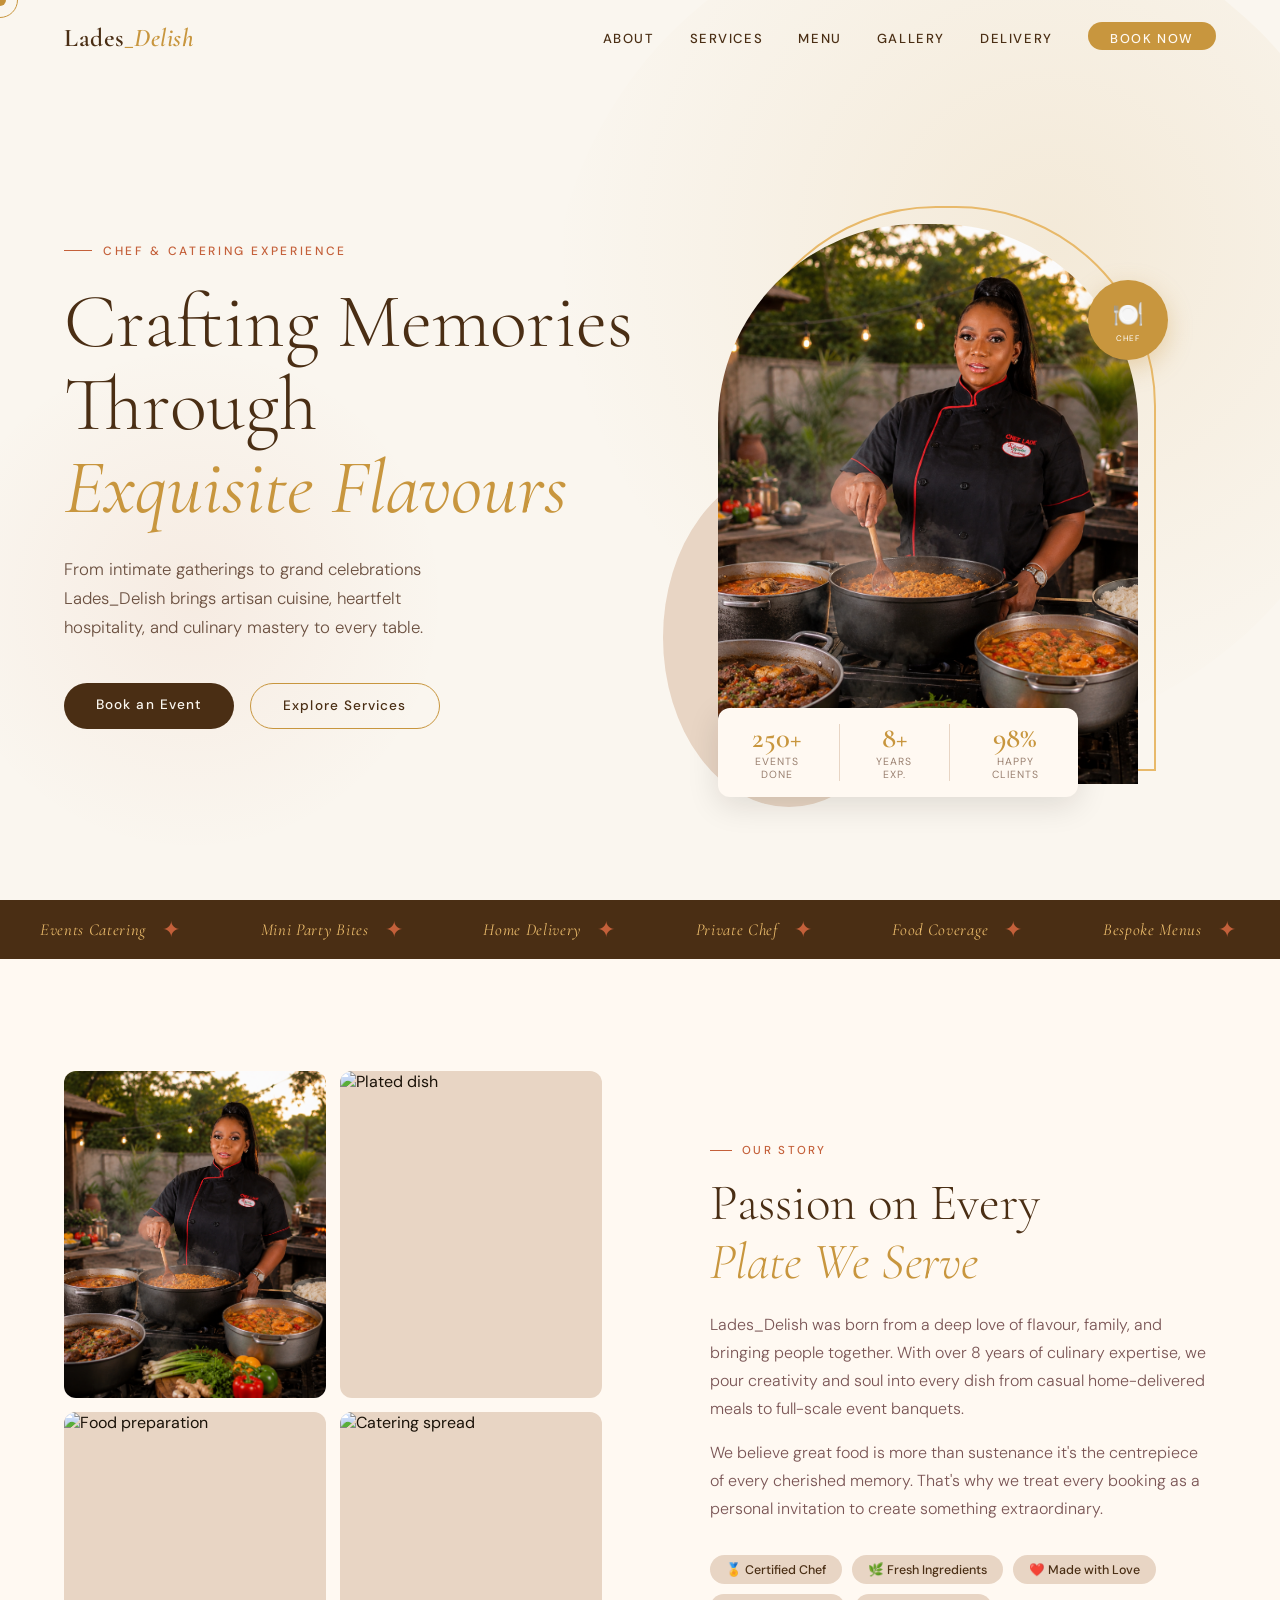
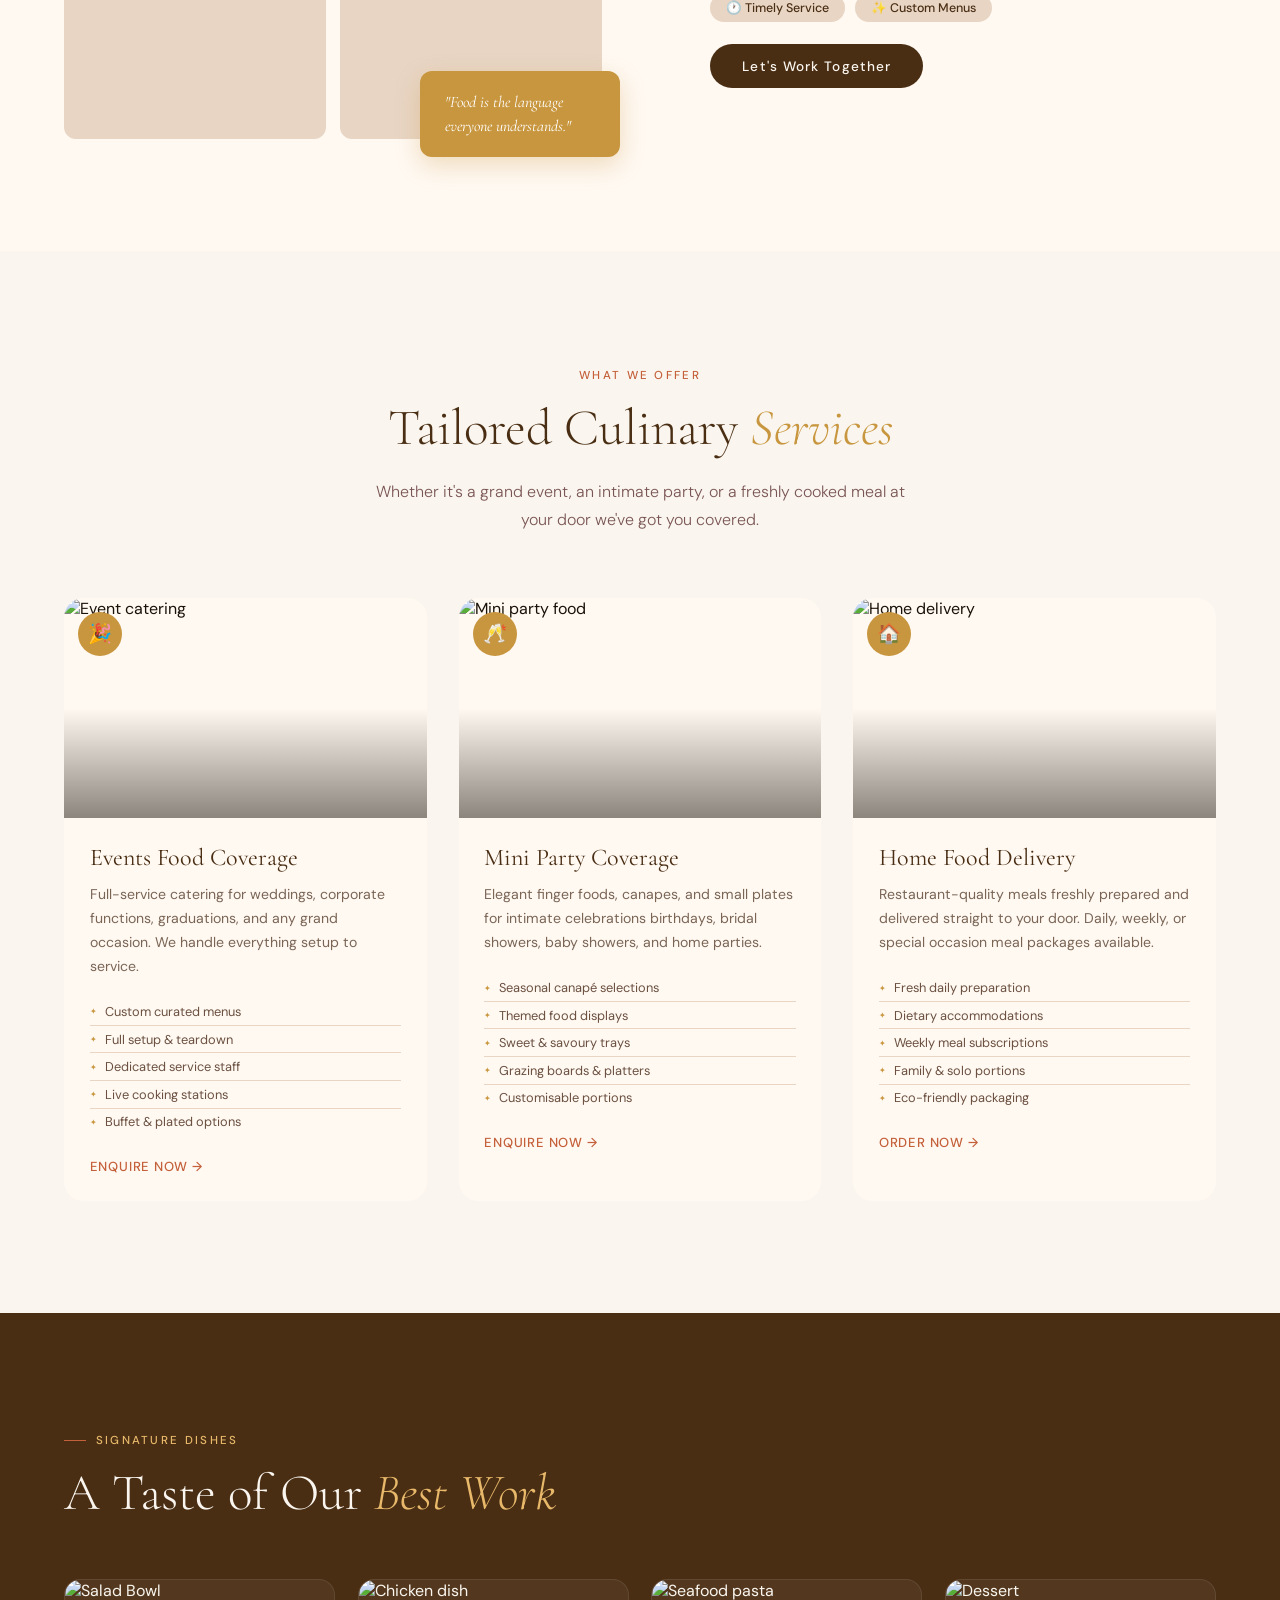
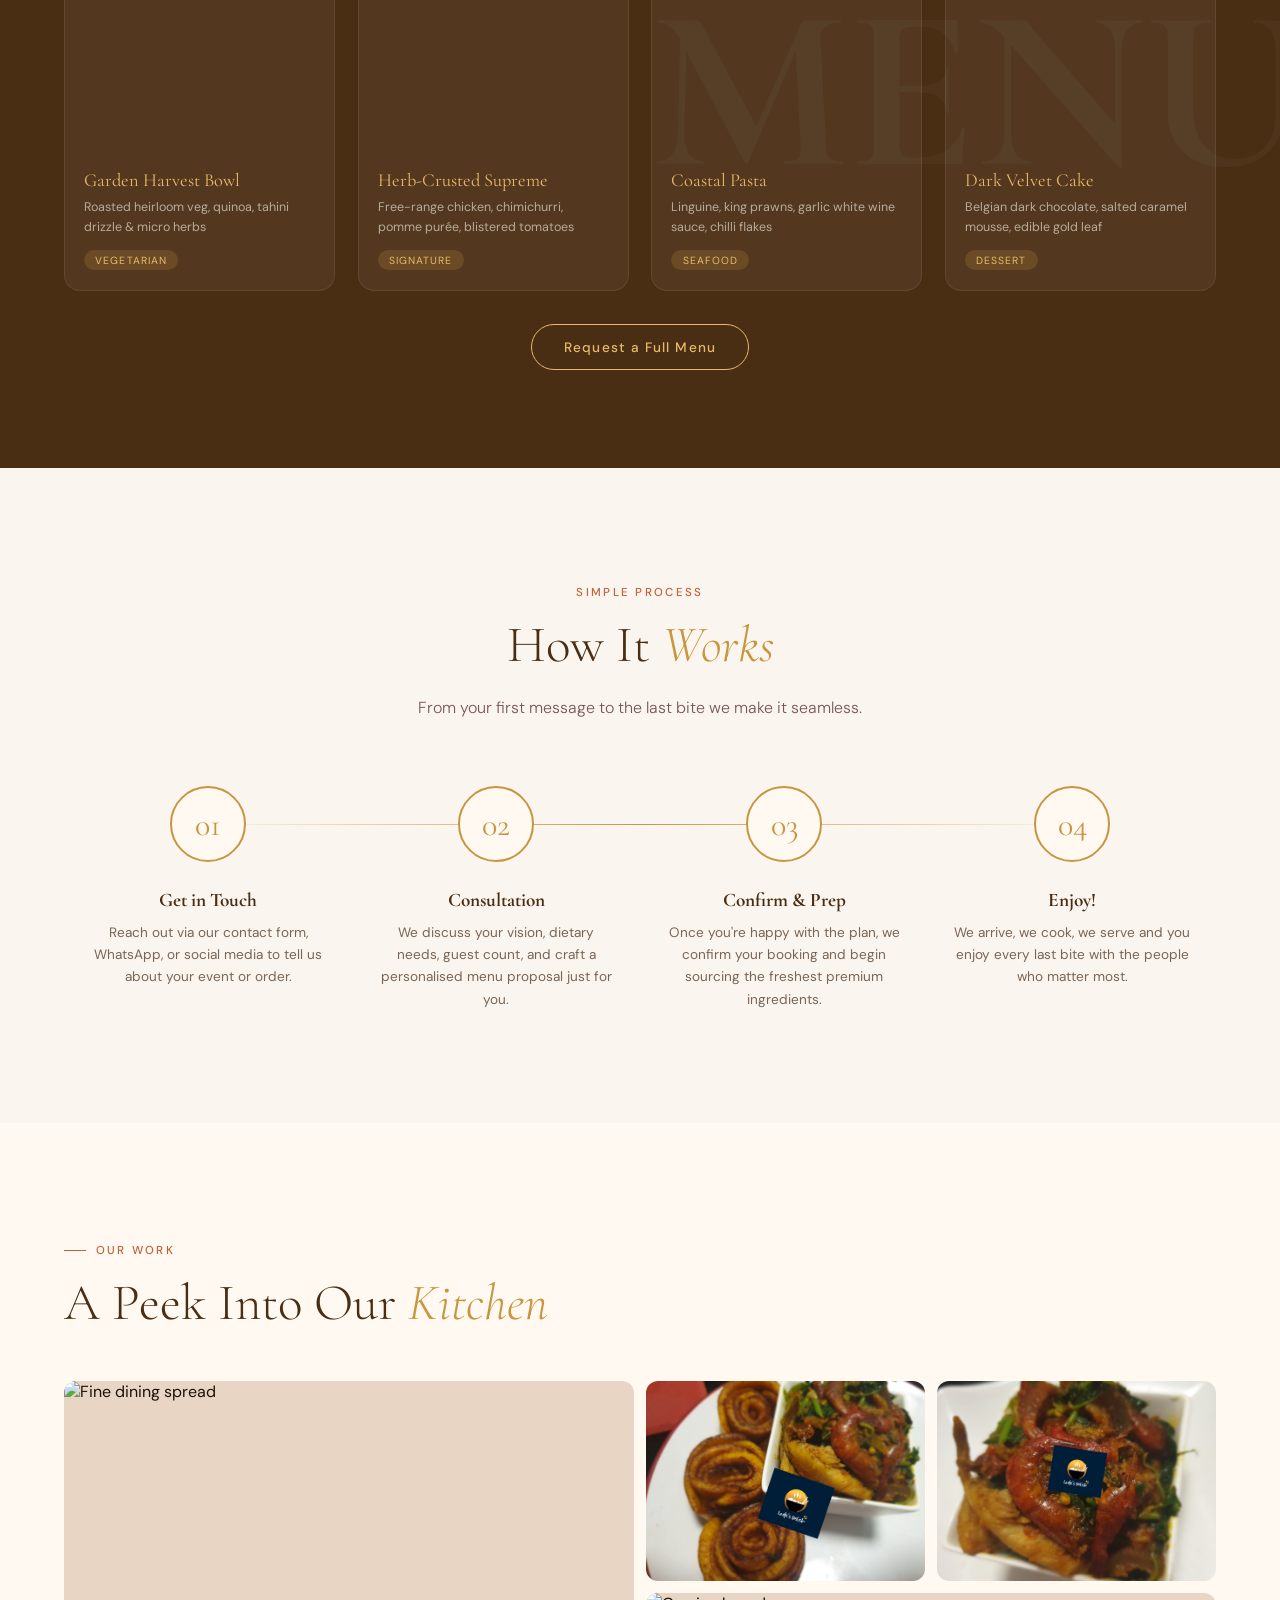
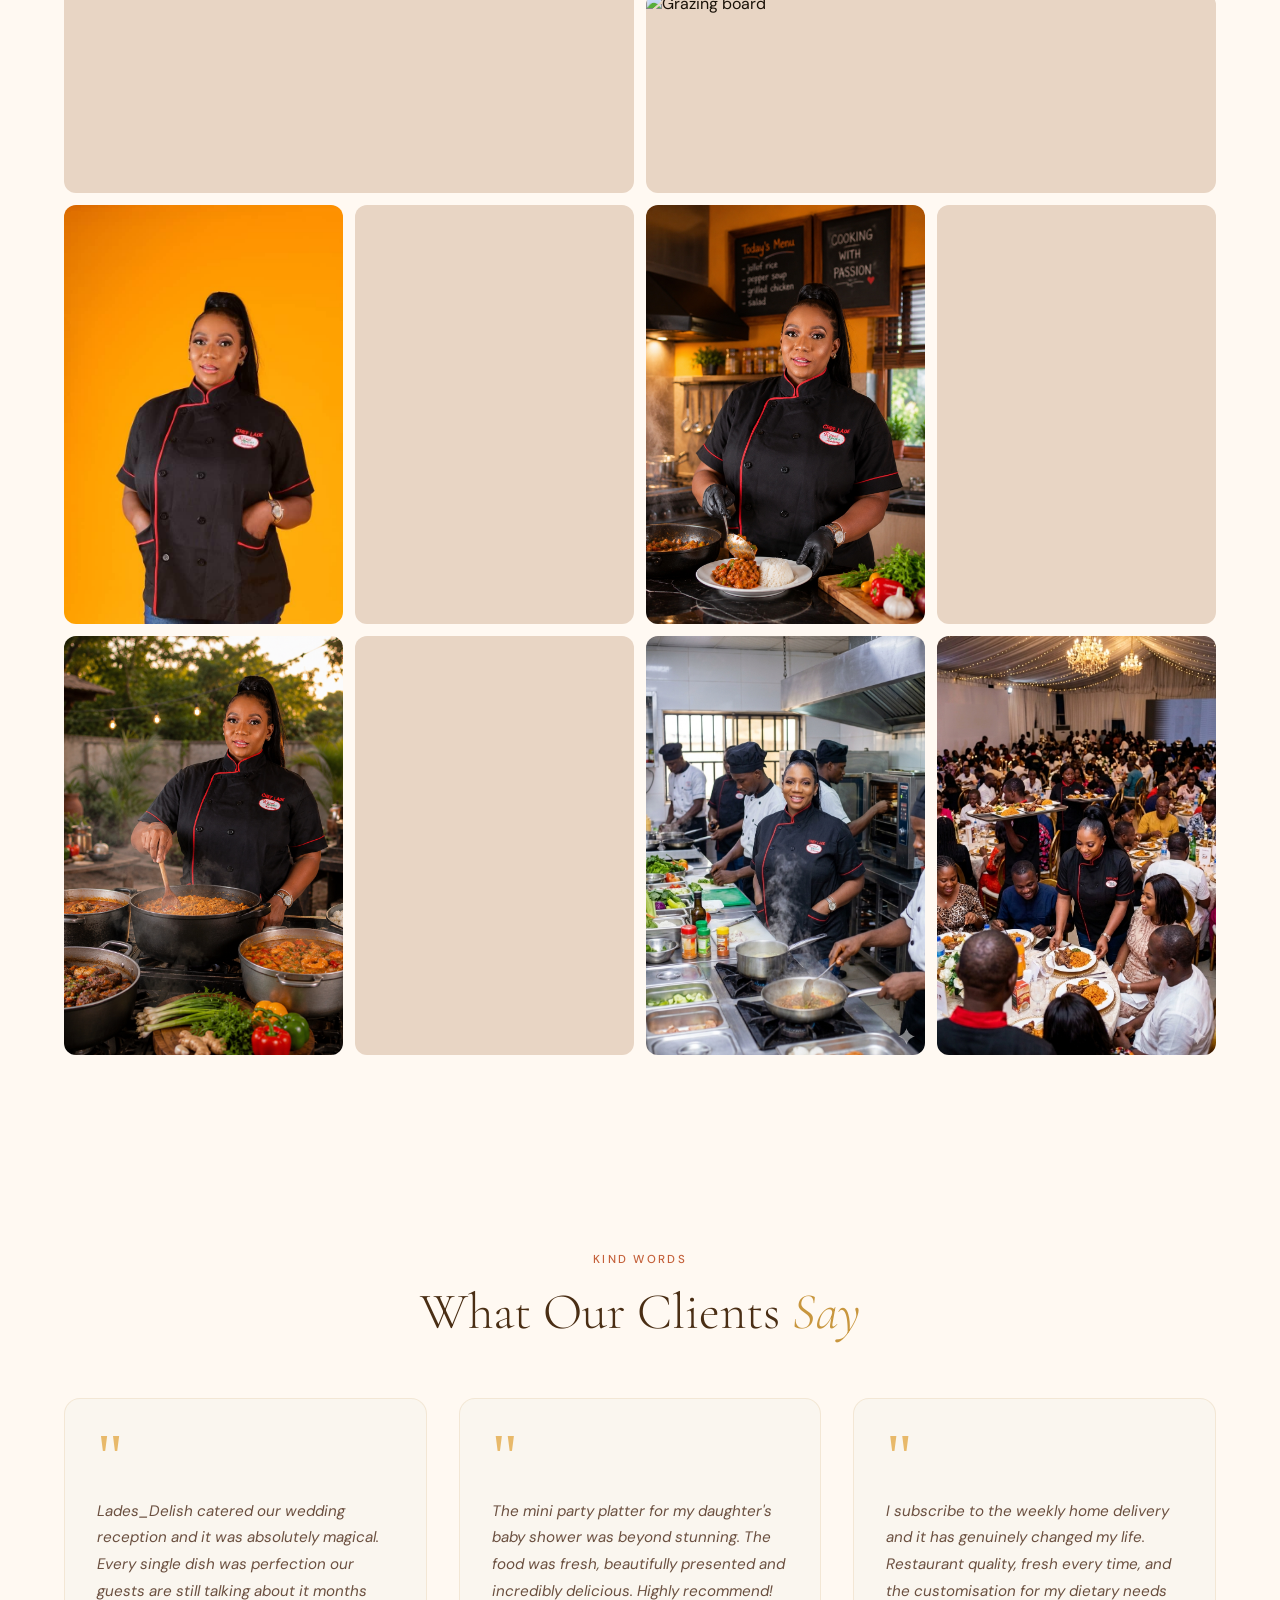
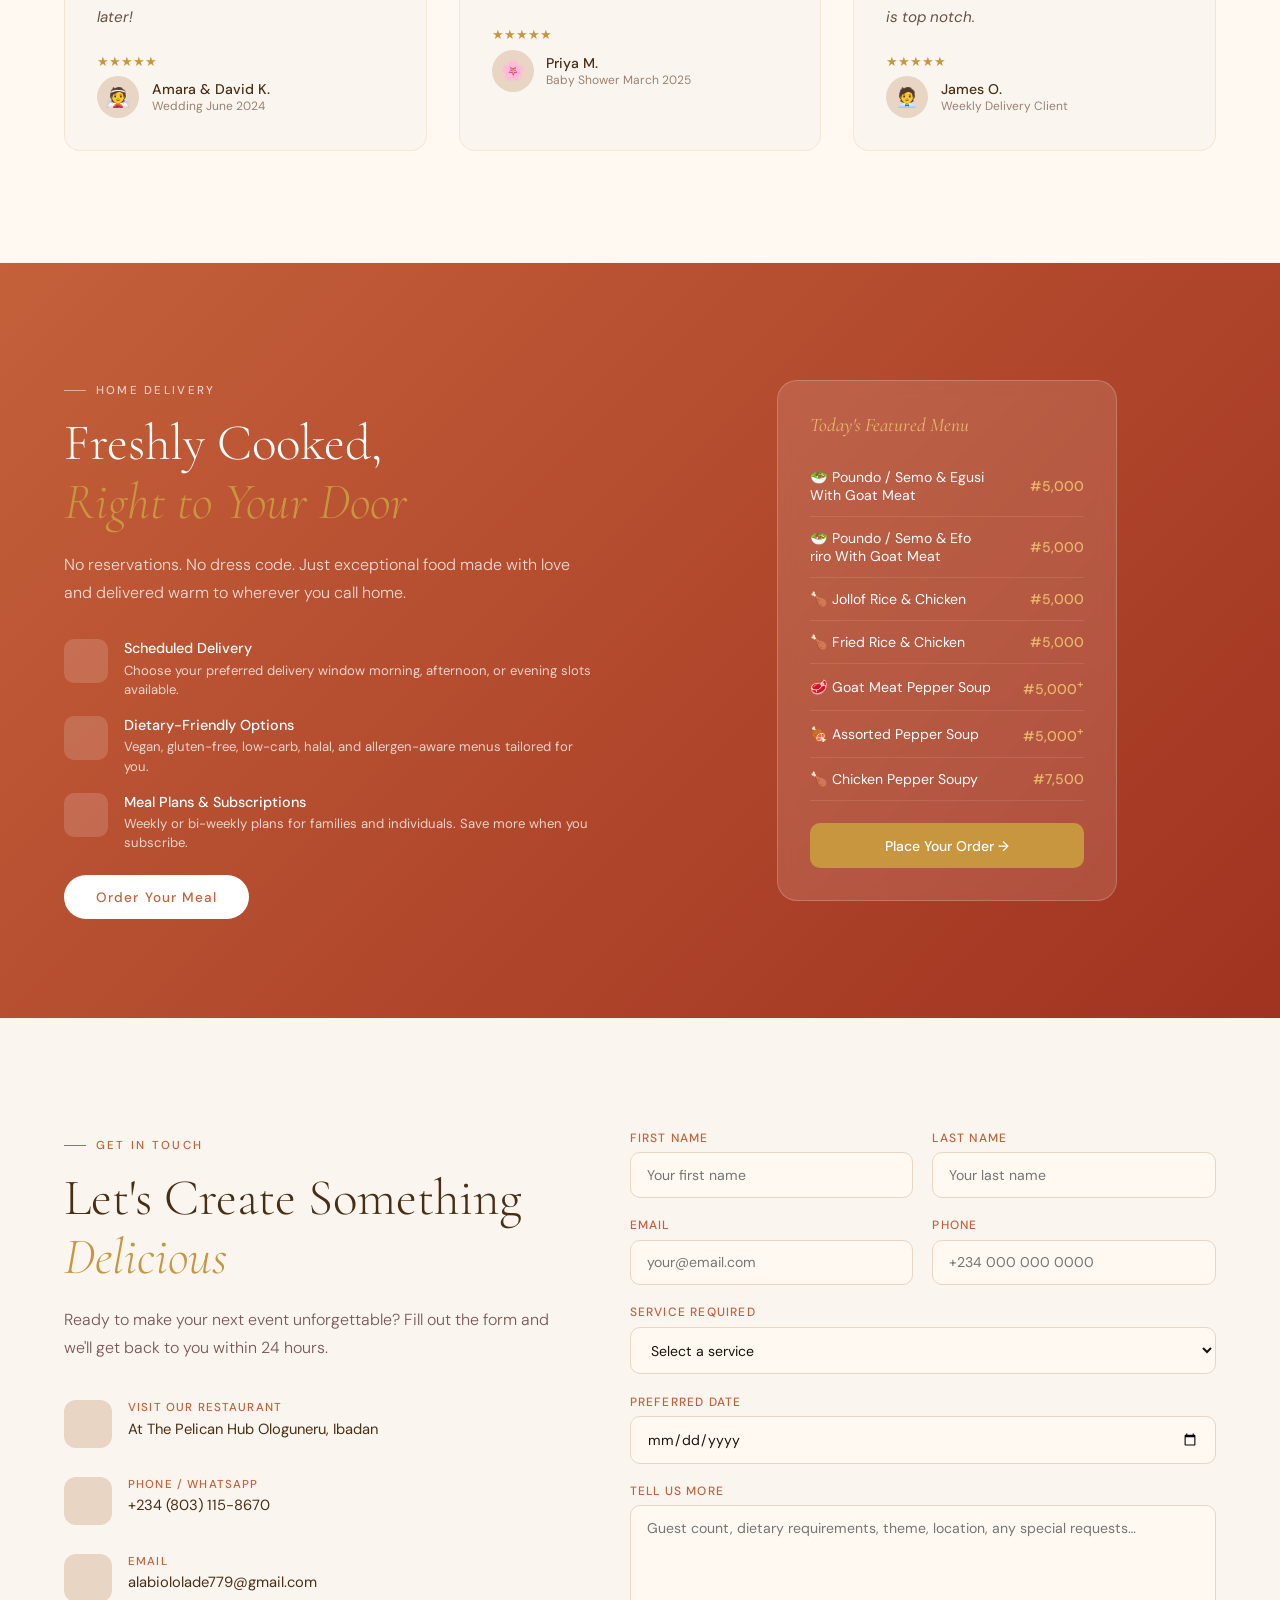
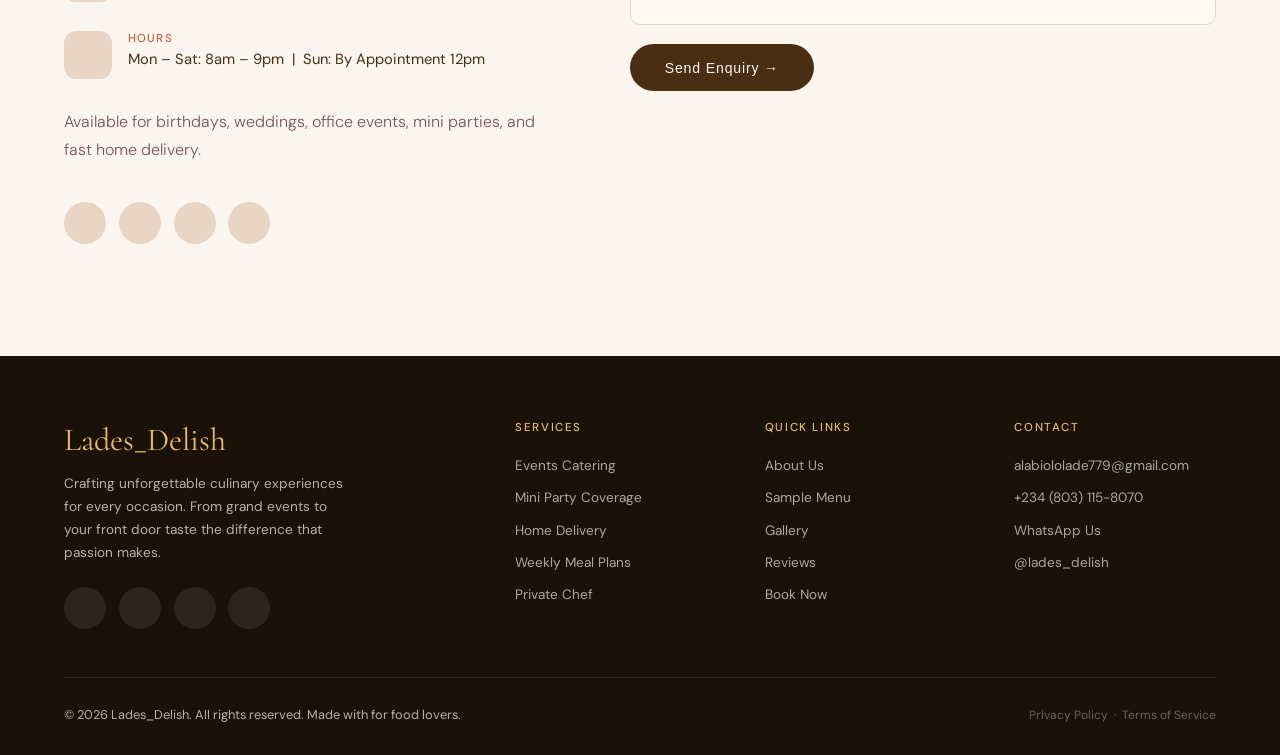
==== index.html @ 7dad4bfd "added files" ====
<!doctype html>
<html lang="en">
	<head>
		<meta charset="UTF-8" />
		<!-- SEO Meta Tags -->
		<title>
			Lades_Delish | Event Catering, Mini Party Food & Home Delivery in
			Ibadan
		</title>

		<meta
			name="description"
			content="Lades_Delish offers premium event catering, mini party food services, and fast home delivery in Ibadan, Nigeria. Fresh meals, affordable packages, and delicious food for weddings, birthdays, and corporate events." />

		<meta
			name="keywords"
			content="food catering Ibadan, event catering Nigeria, mini party catering Ibadan, home food delivery Ibadan, Nigerian food service, affordable catering Ibadan, party food delivery, Lades Delish" />

		<meta name="author" content="Lades_Delish" />

		<meta name="robots" content="index, follow" />
		<link rel="canonical" href="https://yourdomain.com" />

		<meta name="viewport" content="width=device-width, initial-scale=1.0" />

		<!-- Open Graph (For WhatsApp, Facebook, Instagram sharing) -->
		<meta
			property="og:title"
			content="Lades_Delish | Catering & Food Delivery in Ibadan" />
		<meta
			property="og:description"
			content="Delicious catering for events, mini parties, and home delivery in Ibadan. Fresh meals made with love by Lades_Delish." />
		<meta property="og:type" content="website" />
		<meta property="og:url" content="https://yourdomain.com" />
		<meta
			property="og:image"
			content="https://ladesdelish.com/food-preview.jpg" />

		<!-- Twitter Card -->
		<meta name="twitter:card" content="summary_large_image" />
		<meta
			name="twitter:title"
			content="Lades_Delish | Catering & Food Delivery in Ibadan" />
		<meta
			name="twitter:description"
			content="Order fresh meals and catering services in Ibadan. Perfect for events, parties, and home delivery." />
		<meta
			name="twitter:image"
			content="https://ladesdelish.com/images/food-preview.jpg" />

		<link rel="preconnect" href="https://fonts.googleapis.com" />
		<link rel="preconnect" href="https://fonts.gstatic.com" crossorigin />
		<link
			href="https://fonts.googleapis.com/css2?family=Cormorant+Garamond:ital,wght@0,300;0,400;0,600;1,300;1,400&family=DM+Sans:wght@300;400;500&family=Playfair+Display:ital,wght@0,700;1,400&display=swap"
			rel="stylesheet" />

		<!-- EmailJS link -->
		<script src="https://cdn.jsdelivr.net/npm/@emailjs/browser@4/dist/email.min.js"></script>

		<!-- Font Awesome link -->
		<link
			rel="stylesheet"
			href="https://cdnjs.cloudflare.com/ajax/libs/font-awesome/7.0.1/css/all.min.css"
			integrity="sha512-2SwdPD6INVrV/lHTZbO2nodKhrnDdJK9/kg2XD1r9uGqPo1cUbujc+IYdlYdEErWNu69gVcYgdxlmVmzTWnetw=="
			crossorigin="anonymous"
			referrerpolicy="no-referrer" />

		<link rel="stylesheet" href="style.css">
	</head>
	<body>
		<!-- CUSTOM CURSOR -->
		<div class="cursor" id="cursor"></div>
		<div class="cursor-ring" id="cursorRing"></div>

		<!-- NAV -->
		<nav id="mainNav">
			<a href="#hero" class="nav-logo">Lades<span>_Delish</span></a>
			<ul class="nav-links">
				<li><a href="#about">About</a></li>
				<li><a href="#services">Services</a></li>
				<li><a href="#menu">Menu</a></li>
				<li><a href="#gallery">Gallery</a></li>
				<li><a href="#delivery">Delivery</a></li>
				<li><a href="#contact" class="nav-cta">Book Now</a></li>
			</ul>
			<button class="hamburger" id="hamburger" aria-label="Menu">
				<span></span><span></span><span></span>
			</button>
		</nav>

		<!-- MOBILE MENU -->
		<div class="mobile-menu" id="mobileMenu">
			<a href="#about" class="mobile-link">About</a>
			<a href="#services" class="mobile-link">Services</a>
			<a href="#menu" class="mobile-link">Menu</a>
			<a href="#gallery" class="mobile-link">Gallery</a>
			<a href="#delivery" class="mobile-link">Delivery</a>
			<a href="#contact" class="mobile-link">Book Now</a>
		</div>

		<!-- HERO -->
		<section id="hero">
			<div class="hero-bg-shapes"></div>
			<div class="hero-text">
				<div class="hero-eyebrow">Chef & Catering Experience</div>
				<h1 class="hero-title">
					Crafting Memories<br />Through
					<em>Exquisite Flavours</em>
				</h1>
				<p class="hero-sub">
					From intimate gatherings to grand celebrations Lades_Delish
					brings artisan cuisine, heartfelt hospitality, and culinary
					mastery to every table.
				</p>
				<div class="hero-actions">
					<a href="#contact" class="btn-primary">Book an Event</a>
					<a href="#services" class="btn-outline">Explore Services</a>
				</div>
			</div>
			<div class="hero-visual">
				<div class="hero-img-frame">
					<!-- Chef hero visual using a rich food plate placeholder -->
					<img
						class="hero-main-img"
						src="chef lade 4.png"
						alt="Chef Lades preparing a signature dish" />
					<div class="hero-badge">🍽️<span>Chef</span></div>
					<div class="hero-stat-strip">
						<div class="hero-stat">
							<div class="hero-stat-num">250+</div>
							<div class="hero-stat-label">Events Done</div>
						</div>
						<div class="hero-divider"></div>
						<div class="hero-stat">
							<div class="hero-stat-num">8+</div>
							<div class="hero-stat-label">Years Exp.</div>
						</div>
						<div class="hero-divider"></div>
						<div class="hero-stat">
							<div class="hero-stat-num">98%</div>
							<div class="hero-stat-label">Happy Clients</div>
						</div>
					</div>
				</div>
			</div>
		</section>

		<!-- MARQUEE -->
		<div class="marquee-wrap" aria-hidden="true">
			<div class="marquee-track" id="marqueeTrack">
				<span class="marquee-item"
					>Events Catering <span class="marquee-dot">✦</span></span
				>
				<span class="marquee-item"
					>Mini Party Bites <span class="marquee-dot">✦</span></span
				>
				<span class="marquee-item"
					>Home Delivery <span class="marquee-dot">✦</span></span
				>
				<span class="marquee-item"
					>Private Chef <span class="marquee-dot">✦</span></span
				>
				<span class="marquee-item"
					>Food Coverage <span class="marquee-dot">✦</span></span
				>
				<span class="marquee-item"
					>Bespoke Menus <span class="marquee-dot">✦</span></span
				>
				<span class="marquee-item"
					>Wedding Feasts <span class="marquee-dot">✦</span></span
				>
				<span class="marquee-item"
					>Corporate Dining <span class="marquee-dot">✦</span></span
				>
				<!-- Duplicate for seamless loop -->
				<span class="marquee-item"
					>Events Catering <span class="marquee-dot">✦</span></span
				>
				<span class="marquee-item"
					>Mini Party Bites <span class="marquee-dot">✦</span></span
				>
				<span class="marquee-item"
					>Home Delivery <span class="marquee-dot">✦</span></span
				>
				<span class="marquee-item"
					>Private Chef <span class="marquee-dot">✦</span></span
				>
				<span class="marquee-item"
					>Food Coverage <span class="marquee-dot">✦</span></span
				>
				<span class="marquee-item"
					>Bespoke Menus <span class="marquee-dot">✦</span></span
				>
				<span class="marquee-item"
					>Wedding Feasts <span class="marquee-dot">✦</span></span
				>
				<span class="marquee-item"
					>Corporate Dining <span class="marquee-dot">✦</span></span
				>
			</div>
		</div>

		<!-- ABOUT -->
		<section id="about">
			<div class="about-visual reveal">
				<div class="about-img-grid">
					<div class="about-img">
						<img
							src="chef lade 4.png"
							alt="Chef cooking"
							loading="lazy" />
					</div>
					<div class="about-img">
						<img
							src="https://images.unsplash.com/photo-1504674900247-0877df9cc836?w=400&q=80"
							alt="Plated dish"
							loading="lazy" />
					</div>
					<div class="about-img">
						<img
							src="https://images.unsplash.com/photo-1567620905732-2d1ec7ab7445?w=400&q=80"
							alt="Food preparation"
							loading="lazy" />
					</div>
					<div class="about-img">
						<img
							src="https://images.unsplash.com/photo-1476224203421-9ac39bcb3327?w=400&q=80"
							alt="Catering spread"
							loading="lazy" />
					</div>
				</div>
				<div class="about-quote">
					"Food is the language everyone understands."
				</div>
			</div>
			<div class="about-text reveal reveal-delay-1">
				<div class="section-label">Our Story</div>
				<h2 class="section-title">
					Passion on Every<br /><em>Plate We Serve</em>
				</h2>
				<p class="section-desc">
					Lades_Delish was born from a deep love of flavour, family,
					and bringing people together. With over 8 years of culinary
					expertise, we pour creativity and soul into every dish from
					casual home-delivered meals to full-scale event banquets.
				</p>
				<p class="section-desc" style="margin-top: 1rem">
					We believe great food is more than sustenance it's the
					centrepiece of every cherished memory. That's why we treat
					every booking as a personal invitation to create something
					extraordinary.
				</p>
				<div class="about-tags">
					<span class="about-tag">🏅 Certified Chef</span>
					<span class="about-tag">🌿 Fresh Ingredients</span>
					<span class="about-tag">❤️ Made with Love</span>
					<span class="about-tag">🕐 Timely Service</span>
					<span class="about-tag">✨ Custom Menus</span>
				</div>
				<a href="#contact" class="btn-primary">Let's Work Together</a>
			</div>
		</section>

		<!-- SERVICES -->
		<section id="services">
			<div class="services-header reveal">
				<div class="section-label">What We Offer</div>
				<h2 class="section-title">
					Tailored Culinary <em>Services</em>
				</h2>
				<p
					class="section-desc"
					style="margin: 0 auto; text-align: center">
					Whether it's a grand event, an intimate party, or a freshly
					cooked meal at your door we've got you covered.
				</p>
			</div>
			<div class="services-grid">
				<!-- Card 1 -->
				<div class="service-card reveal reveal-delay-1">
					<div class="service-card-img">
						<img
							src="https://images.unsplash.com/photo-1555244162-803834f70033?w=600&q=80"
							alt="Event catering"
							loading="lazy" />
						<div class="service-card-img-overlay"></div>
						<div class="service-card-icon">🎉</div>
					</div>
					<div class="service-card-body">
						<h3 class="service-card-title">Events Food Coverage</h3>
						<p class="service-card-desc">
							Full-service catering for weddings, corporate
							functions, graduations, and any grand occasion. We
							handle everything setup to service.
						</p>
						<ul class="service-card-features">
							<li>Custom curated menus</li>
							<li>Full setup & teardown</li>
							<li>Dedicated service staff</li>
							<li>Live cooking stations</li>
							<li>Buffet & plated options</li>
						</ul>
						<a href="#contact" class="service-card-cta"
							>Enquire Now →</a
						>
					</div>
				</div>
				<!-- Card 2 -->
				<div class="service-card reveal reveal-delay-2">
					<div class="service-card-img">
						<img
							src="https://images.unsplash.com/photo-1529543544282-ea669407fca3?w=600&q=80"
							alt="Mini party food"
							loading="lazy" />
						<div class="service-card-img-overlay"></div>
						<div class="service-card-icon">🥂</div>
					</div>
					<div class="service-card-body">
						<h3 class="service-card-title">Mini Party Coverage</h3>
						<p class="service-card-desc">
							Elegant finger foods, canapes, and small plates for
							intimate celebrations birthdays, bridal showers,
							baby showers, and home parties.
						</p>
						<ul class="service-card-features">
							<li>Seasonal canapé selections</li>
							<li>Themed food displays</li>
							<li>Sweet & savoury trays</li>
							<li>Grazing boards & platters</li>
							<li>Customisable portions</li>
						</ul>
						<a href="#contact" class="service-card-cta"
							>Enquire Now →</a
						>
					</div>
				</div>
				<!-- Card 3 -->
				<div class="service-card reveal reveal-delay-3">
					<div class="service-card-img">
						<img
							src="https://images.unsplash.com/photo-1574071318508-1cdbab80d002?w=600&q=80"
							alt="Home delivery"
							loading="lazy" />
						<div class="service-card-img-overlay"></div>
						<div class="service-card-icon">🏠</div>
					</div>
					<div class="service-card-body">
						<h3 class="service-card-title">Home Food Delivery</h3>
						<p class="service-card-desc">
							Restaurant-quality meals freshly prepared and
							delivered straight to your door. Daily, weekly, or
							special occasion meal packages available.
						</p>
						<ul class="service-card-features">
							<li>Fresh daily preparation</li>
							<li>Dietary accommodations</li>
							<li>Weekly meal subscriptions</li>
							<li>Family & solo portions</li>
							<li>Eco-friendly packaging</li>
						</ul>
						<a href="#contact" class="service-card-cta"
							>Order Now →</a
						>
					</div>
				</div>
			</div>
		</section>

		<!-- MENU HIGHLIGHTS -->
		<section id="menu">
			<div class="menu-header reveal">
				<div class="section-label">Signature Dishes</div>
				<h2 class="section-title" style="color: var(--cream)">
					A Taste of Our
					<em style="color: var(--gold-light)">Best Work</em>
				</h2>
			</div>
			<div class="menu-grid">
				<div class="menu-item reveal">
					<div class="menu-item-img">
						<img
							src="https://images.unsplash.com/photo-1546069901-ba9599a7e63c?w=400&q=80"
							alt="Salad Bowl"
							loading="lazy" />
					</div>
					<div class="menu-item-body">
						<div class="menu-item-name">Garden Harvest Bowl</div>
						<div class="menu-item-desc">
							Roasted heirloom veg, quinoa, tahini drizzle & micro
							herbs
						</div>
						<span class="menu-item-tag">Vegetarian</span>
					</div>
				</div>
				<div class="menu-item reveal reveal-delay-1">
					<div class="menu-item-img">
						<img
							src="https://images.unsplash.com/photo-1432139509613-5c4255815697?w=400&q=80"
							alt="Chicken dish"
							loading="lazy" />
					</div>
					<div class="menu-item-body">
						<div class="menu-item-name">Herb-Crusted Supreme</div>
						<div class="menu-item-desc">
							Free-range chicken, chimichurri, pomme purée,
							blistered tomatoes
						</div>
						<span class="menu-item-tag">Signature</span>
					</div>
				</div>
				<div class="menu-item reveal reveal-delay-2">
					<div class="menu-item-img">
						<img
							src="https://images.unsplash.com/photo-1565299585323-38d6b0865b47?w=400&q=80"
							alt="Seafood pasta"
							loading="lazy" />
					</div>
					<div class="menu-item-body">
						<div class="menu-item-name">Coastal Pasta</div>
						<div class="menu-item-desc">
							Linguine, king prawns, garlic white wine sauce,
							chilli flakes
						</div>
						<span class="menu-item-tag">Seafood</span>
					</div>
				</div>
				<div class="menu-item reveal reveal-delay-3">
					<div class="menu-item-img">
						<img
							src="https://images.unsplash.com/photo-1578985545062-69928b1d9587?w=400&q=80"
							alt="Dessert"
							loading="lazy" />
					</div>
					<div class="menu-item-body">
						<div class="menu-item-name">Dark Velvet Cake</div>
						<div class="menu-item-desc">
							Belgian dark chocolate, salted caramel mousse,
							edible gold leaf
						</div>
						<span class="menu-item-tag">Dessert</span>
					</div>
				</div>
			</div>
			<div style="text-align: center; margin-top: 2.8rem" class="reveal">
				<a
					href="#menu-modal"
					class="btn-outline"
					style="
						border-color: var(--gold-light);
						color: var(--gold-light);
					">
					Request a Full Menu
				</a>
			</div>
		</section>

		<!-- HOW IT WORKS -->
		<section id="process">
			<div class="process-header reveal">
				<div class="section-label">Simple Process</div>
				<h2 class="section-title">How It <em>Works</em></h2>
				<p
					class="section-desc"
					style="margin: 0 auto; text-align: center">
					From your first message to the last bite we make it
					seamless.
				</p>
			</div>
			<div class="process-steps">
				<div class="process-step reveal">
					<div class="process-step-num">01</div>
					<h3 class="process-step-title">Get in Touch</h3>
					<p class="process-step-desc">
						Reach out via our contact form, WhatsApp, or social
						media to tell us about your event or order.
					</p>
				</div>
				<div class="process-step reveal reveal-delay-1">
					<div class="process-step-num">02</div>
					<h3 class="process-step-title">Consultation</h3>
					<p class="process-step-desc">
						We discuss your vision, dietary needs, guest count, and
						craft a personalised menu proposal just for you.
					</p>
				</div>
				<div class="process-step reveal reveal-delay-2">
					<div class="process-step-num">03</div>
					<h3 class="process-step-title">Confirm & Prep</h3>
					<p class="process-step-desc">
						Once you're happy with the plan, we confirm your booking
						and begin sourcing the freshest premium ingredients.
					</p>
				</div>
				<div class="process-step reveal reveal-delay-3">
					<div class="process-step-num">04</div>
					<h3 class="process-step-title">Enjoy!</h3>
					<p class="process-step-desc">
						We arrive, we cook, we serve and you enjoy every last
						bite with the people who matter most.
					</p>
				</div>
			</div>
		</section>

		<!-- GALLERY -->
		<section id="gallery">
			<div class="gallery-header reveal">
				<div class="section-label">Our Work</div>
				<h2 class="section-title">A Peek Into Our <em>Kitchen</em></h2>
			</div>
			<div class="gallery-grid">
				<div class="gallery-item reveal">
					<img
						src="https://images.unsplash.com/photo-1414235077428-338989a2e8c0?w=800&q=80"
						alt="Fine dining spread"
						loading="lazy" />
					<div class="gallery-item-overlay">
						<div class="gallery-overlay-icon">✦</div>
					</div>
				</div>
				<div class="gallery-item reveal reveal-delay-1">
					<img src="food 1.jpg" alt="Canapes" loading="lazy" />
					<div class="gallery-item-overlay">
						<div class="gallery-overlay-icon">✦</div>
					</div>
				</div>
				<div class="gallery-item reveal reveal-delay-2">
					<img src="food 2.jpg" alt="Dessert table" loading="lazy" />
					<div class="gallery-item-overlay">
						<div class="gallery-overlay-icon">✦</div>
					</div>
				</div>
				<div class="gallery-item reveal reveal-delay-1">
					<img
						src="https://images.unsplash.com/photo-1490645935967-10de6ba17061?w=600&q=80"
						alt="Grazing board"
						loading="lazy" />
					<div class="gallery-item-overlay">
						<div class="gallery-overlay-icon">✦</div>
					</div>
				</div>
				<div class="gallery-item reveal reveal-delay-2">
					<img src="chef lade 2.jpg" alt="Salad" loading="lazy" />
					<div class="gallery-item-overlay">
						<div class="gallery-overlay-icon">✦</div>
					</div>
				</div>
				<div class="gallery-item reveal reveal-delay-2">
					<video
						playinline
						loop
						muted
						class="hover-video"
						preload="metadata">
						<source src="video 1.mp4" type="video/mp4" />
					</video>
				</div>
				<div class="gallery-item reveal reveal-delay-2">
					<img
						src="chef lade 3.png"
						alt="check cooking"
						loading="lazy" />
					<div class="gallery-item-overlay">
						<div class="gallery-overlay-icon">✦</div>
					</div>
				</div>
				<div class="gallery-item reveal reveal-delay-2">
					<video
						playinline
						loop
						muted
						class="hover-video"
						preload="metadata">
						<source src="video 2.mp4" type="video/mp4" />
					</video>
				</div>
				<div class="gallery-item reveal reveal-delay-2">
					<img
						src="chef lade 4.png"
						alt="chef cooking"
						loading="lazy" />
					<div class="gallery-item-overlay">
						<div class="gallery-overlay-icon">✦</div>
					</div>
				</div>
				<div class="gallery-item reveal reveal-delay-2">
					<video
						playinline
						loop
						muted
						class="hover-video"
						preload="metadata">
						<source src="video 3.mp4" type="video/mp4" />
					</video>
				</div>
				<div class="gallery-item reveal reveal-delay-2">
					<img
						src="chef lade 5.png"
						alt="chef and staff cooking"
						loading="lazy" />
					<div class="gallery-item-overlay">
						<div class="gallery-overlay-icon">✦</div>
					</div>
				</div>
				<div class="gallery-item reveal reveal-delay-2">
					<img
						src="chef lade 1.png"
						alt="chef serving at a party"
						loading="lazy" />
					<div class="gallery-item-overlay">
						<div class="gallery-overlay-icon">✦</div>
					</div>
				</div>
			</div>
		</section>

		<!-- TESTIMONIALS -->
		<section id="testimonials">
			<div class="testimonials-header reveal">
				<div class="section-label">Kind Words</div>
				<h2 class="section-title">What Our Clients <em>Say</em></h2>
			</div>
			<div class="testimonials-grid">
				<div class="testimonial-card reveal">
					<span class="testimonial-quote-icon">"</span>
					<p class="testimonial-text">
						Lades_Delish catered our wedding reception and it was
						absolutely magical. Every single dish was perfection our
						guests are still talking about it months later!
					</p>
					<div class="testimonial-stars">★★★★★</div>
					<div class="testimonial-author">
						<div class="testimonial-avatar">👰</div>
						<div>
							<div class="testimonial-name">Amara & David K.</div>
							<div class="testimonial-role">
								Wedding June 2024
							</div>
						</div>
					</div>
				</div>
				<div class="testimonial-card reveal reveal-delay-1">
					<span class="testimonial-quote-icon">"</span>
					<p class="testimonial-text">
						The mini party platter for my daughter's baby shower was
						beyond stunning. The food was fresh, beautifully
						presented and incredibly delicious. Highly recommend!
					</p>
					<div class="testimonial-stars">★★★★★</div>
					<div class="testimonial-author">
						<div class="testimonial-avatar">🌸</div>
						<div>
							<div class="testimonial-name">Priya M.</div>
							<div class="testimonial-role">
								Baby Shower March 2025
							</div>
						</div>
					</div>
				</div>
				<div class="testimonial-card reveal reveal-delay-2">
					<span class="testimonial-quote-icon">"</span>
					<p class="testimonial-text">
						I subscribe to the weekly home delivery and it has
						genuinely changed my life. Restaurant quality, fresh
						every time, and the customisation for my dietary needs
						is top notch.
					</p>
					<div class="testimonial-stars">★★★★★</div>
					<div class="testimonial-author">
						<div class="testimonial-avatar">🧑‍💼</div>
						<div>
							<div class="testimonial-name">James O.</div>
							<div class="testimonial-role">
								Weekly Delivery Client
							</div>
						</div>
					</div>
				</div>
			</div>
		</section>
		<!-- DELIVERY -->
		<section id="delivery">
			<div class="delivery-text reveal">
				<div class="section-label">Home Delivery</div>
				<h2 class="section-title">
					Freshly Cooked,<br /><em>Right to Your Door</em>
				</h2>
				<p class="section-desc">
					No reservations. No dress code. Just exceptional food made
					with love and delivered warm to wherever you call home.
				</p>
				<div class="delivery-features">
					<div class="delivery-feature">
						<div class="delivery-feature-icon">
							<i class="fa-solid fa-clock"></i>
						</div>
						<div>
							<div class="delivery-feature-title">
								Scheduled Delivery
							</div>
							<div class="delivery-feature-desc">
								Choose your preferred delivery window morning,
								afternoon, or evening slots available.
							</div>
						</div>
					</div>
					<div class="delivery-feature">
						<div class="delivery-feature-icon">
							<i class="fa-solid fa-plant-wilt"></i>
						</div>
						<div>
							<div class="delivery-feature-title">
								Dietary-Friendly Options
							</div>
							<div class="delivery-feature-desc">
								Vegan, gluten-free, low-carb, halal, and
								allergen-aware menus tailored for you.
							</div>
						</div>
					</div>
					<div class="delivery-feature">
						<div class="delivery-feature-icon">
							<i class="fa-solid fa-box"></i>
						</div>
						<div>
							<div class="delivery-feature-title">
								Meal Plans & Subscriptions
							</div>
							<div class="delivery-feature-desc">
								Weekly or bi-weekly plans for families and
								individuals. Save more when you subscribe.
							</div>
						</div>
					</div>
				</div>
				<a
					href="#contact"
					class="btn-primary"
					style="background: #fff; color: var(--terracotta)"
					>Order Your Meal</a
				>
			</div>
			<div class="delivery-visual reveal reveal-delay-1">
				<div class="delivery-card">
					<div class="delivery-card-title">Today's Featured Menu</div>
					<div class="delivery-menu-item">
						<span>🥗 Poundo / Semo & Egusi <br> 
							With Goat Meat</span
						><span class="price">#5,000</span>
					</div>
					<div class="delivery-menu-item">
						<span>🥗 Poundo / Semo & Efo <br>
							riro With Goat Meat</span
						><span class="price">#5,000</span>
					</div>
					<div class="delivery-menu-item">
						<span>🍗 Jollof Rice & Chicken</span
						><span class="price">#5,000</span>
					</div>
					<div class="delivery-menu-item">
						<span>🍗 Fried Rice & Chicken</span
						><span class="price">#5,000</span>
					</div>
					<div class="delivery-menu-item">
						<span>🥩 Goat Meat Pepper Soup</span
						><span class="price">#5,000<sup>+</sup></span>
					</div>
					<div class="delivery-menu-item">
						<span>🍖 Assorted Pepper Soup</span
						><span class="price">#5,000<sup>+</sup></span>
					</div>
					<div class="delivery-menu-item">
						<span>🍗 Chicken Pepper Soupy</span
						><span class="price">#7,500</span>
					</div>
					<a
						href="https://wa.link/urutv3"
						target="_blank"
						class="delivery-card-btn"
						>Place Your Order →</a
					>
				</div>
			</div>
		</section>

		<!-- CONTACT -->
		<section id="contact">
			<div class="contact-wrap">
				<div class="reveal">
					<div class="section-label">Get in Touch</div>
					<h2 class="section-title">
						Let's Create Something <em>Delicious</em>
					</h2>
					<p class="section-desc" style="margin-bottom: 2.4rem">
						Ready to make your next event unforgettable? Fill out
						the form and we'll get back to you within 24 hours.
					</p>
					<div class="contact-info-item">
						<div class="contact-info-icon">
							<i class="fa-solid fa-shop"></i>
						</div>
						<div>
							<div class="contact-info-label">
								visit our Restaurant
							</div>
							<div class="contact-info-value">
								At The Pelican Hub Ologuneru, Ibadan
							</div>
						</div>
					</div>
					<div class="contact-info-item">
						<div class="contact-info-icon">
							<i class="fa-solid fa-phone"></i>
						</div>
						<div>
							<div class="contact-info-label">
								Phone / WhatsApp
							</div>
							<div class="contact-info-value">
								+234 (803) 115-8670
							</div>
						</div>
					</div>
					<div class="contact-info-item">
						<div class="contact-info-icon">
							<i class="fa-solid fa-at"></i>
						</div>
						<div>
							<div class="contact-info-label">Email</div>
							<div class="contact-info-value">
								alabiololade779@gmail.com
							</div>
						</div>
					</div>
					<div class="contact-info-item">
						<div class="contact-info-icon">
							<i class="fa-solid fa-clock"></i>
						</div>
						<div>
							<div class="contact-info-label">Hours</div>
							<div class="contact-info-value">
								Mon – Sat: 8am – 9pm &nbsp;|&nbsp; Sun: By
								Appointment 12pm
							</div>
						</div>
					</div>
					<p class="section-desc" style="margin-bottom: 2.4rem">
						Available for birthdays, weddings, office events, mini
						parties, and fast home delivery.
					</p>
					<div class="contact-social">
						<a
							href="https://www.instagram.com/lades_delish"
							class="social-btn"
							aria-label="Instagram">
							<i class="fa-brands fa-instagram"></i>
						</a>
						<a
							href="https://facebook.com/alabi.ololadetitilayo"
							class="social-btn"
							aria-label="Facebook">
							<i class="fa-brands fa-facebook"></i>
						</a>
						<a
							href="https://www.tiktok.com/@ololadesweets"
							class="social-btn"
							aria-label="TikTok">
							<i class="fa-brands fa-tiktok"></i>
						</a>
						<a
							href="https://wa.link/urutv3"
							class="social-btn"
							aria-label="WhatsApp">
							<i class="fa-brands fa-whatsapp"></i>
						</a>
					</div>
				</div>
				<div class="reveal reveal-delay-1">
					<form class="contact-form" id="contactForm" novalidate>
						<div class="form-row">
							<div class="form-group">
								<label for="firstName">First Name</label>
								<input
									type="text"
									id="firstName"
									placeholder="Your first name"
									required />
							</div>
							<div class="form-group">
								<label for="lastName">Last Name</label>
								<input
									type="text"
									id="lastName"
									placeholder="Your last name" />
							</div>
						</div>
						<div class="form-row">
							<div class="form-group">
								<label for="email">Email</label>
								<input
									type="email"
									id="email"
									placeholder="your@email.com"
									required />
							</div>
							<div class="form-group">
								<label for="phone">Phone</label>
								<input
									type="tel"
									id="phone"
									placeholder="+234 000 000 0000" />
							</div>
						</div>
						<div class="form-group">
							<label for="service">Service Required</label>
							<select id="service">
								<option value="">Select a service</option>
								<option>Events Food Coverage</option>
								<option>Mini Party Coverage</option>
								<option>Home Food Delivery</option>
								<option>Weekly Meal Plan</option>
								<option>Other / Consultation</option>
							</select>
						</div>
						<div class="form-group">
							<label for="date">Preferred Date</label>
							<input type="date" id="date" />
						</div>
						<div class="form-group">
							<label for="message">Tell Us More</label>
							<textarea
								id="message"
								placeholder="Guest count, dietary requirements, theme, location, any special requests…"></textarea>
						</div>
						<div class="form-success" id="formSuccess">
							✅ Thank you! We've received your enquiry and will
							be in touch within 24 hours.
						</div>
						<div class="form-error" id="formError">
							❌ Could not send email. Please try again.
						</div>
						<div class="form-reqire" id="formReqire">
							🙋‍♂️ Please fill in at least your name and email.
						</div>

						<button type="submit" class="form-submit">
							Send Enquiry →
						</button>
					</form>
				</div>
			</div>
		</section>

		<!-- FOOTER -->
		<footer>
			<div class="footer-grid">
				<div>
					<div class="footer-brand-name">Lades_Delish</div>
					<p class="footer-brand-desc">
						Crafting unforgettable culinary experiences for every
						occasion. From grand events to your front door taste the
						difference that passion makes.
					</p>
					<div class="contact-social" style="margin-top: 1.4rem">
						<a
							href="https://www.instagram.com/lades_delish"
							class="social-btn"
							target="_blank"
							style="
								background: rgba(255, 255, 255, 0.08);
								color: var(--gold-light);
							"
							aria-label="Instagram">
							<i class="fa-brands fa-instagram"></i>
						</a>
						<a
							href="https://facebook.com/alabi.ololadetitilayo"
							class="social-btn"
							target="_blank"
							style="
								background: rgba(255, 255, 255, 0.08);
								color: var(--gold-light);
							"
							aria-label="Facebook">
							<i class="fa-brands fa-facebook"></i>
						</a>
						<a
							href="https://www.tiktok.com/@ololadesweets"
							class="social-btn"
							target="_blank"
							style="
								background: rgba(255, 255, 255, 0.08);
								color: var(--gold-light);
							"
							aria-label="TikTok">
							<i class="fa-brands fa-tiktok"></i>
						</a>
						<a
							href="https://wa.link/urutv3"
							class="social-btn"
							style="
								background: rgba(255, 255, 255, 0.08);
								color: var(--gold-light);
							"
							aria-label="WhatsApp">
							<i class="fa-brands fa-whatsapp"></i>
						</a>
					</div>
				</div>
				<div>
					<div class="footer-col-title">Services</div>
					<ul class="footer-links">
						<li><a href="#services">Events Catering</a></li>
						<li><a href="#services">Mini Party Coverage</a></li>
						<li><a href="#delivery">Home Delivery</a></li>
						<li><a href="#services">Weekly Meal Plans</a></li>
						<li><a href="#contact">Private Chef</a></li>
					</ul>
				</div>
				<div>
					<div class="footer-col-title">Quick Links</div>
					<ul class="footer-links">
						<li><a href="#about">About Us</a></li>
						<li><a href="#menu">Sample Menu</a></li>
						<li><a href="#gallery">Gallery</a></li>
						<li><a href="#testimonials">Reviews</a></li>
						<li><a href="#contact">Book Now</a></li>
					</ul>
				</div>
				<div>
					<div class="footer-col-title">Contact</div>
					<ul class="footer-links">
						<li>
							<a href="mailto:alabiololade779@gmail.com"
								>alabiololade779@gmail.com</a
							>
						</li>
						<li>
							<a href="tel:+2348031158670">+234 (803) 115-8070</a>
						</li>
						<li>
							<a href="https://wa.link/urutv3" target="_blank"
								>WhatsApp Us</a
							>
						</li>
						<li>
							<a
								href="https://www.instagram.com/lades_delish"
								target="_blank"
								>@lades_delish</a
							>
						</li>
					</ul>
				</div>
			</div>
			<div class="footer-bottom">
				<p>
					© 2026 Lades_Delish. All rights reserved. Made with
					<span class="footer-heart">
						<i class="fa-solid fa-heart"></i>
					</span>
					for food lovers.
				</p>
				<p style="font-size: 0.75rem; opacity: 0.5">
					Privacy Policy &nbsp;·&nbsp; Terms of Service
				</p>
			</div>
		</footer>

		<!-- MENU MODAL -->
		<div class="menu-modal-overlay" id="menuModal">
			<div class="menu-modal">
				<div class="menu-modal-bar">
					<span class="menu-modal-bar-title">
						🍛 Lade's Delish — Full Menu
					</span>
					<button class="menu-modal-close" id="menuModalClose">
						✕
					</button>
				</div>
				<iframe
					src="lades_delish_menu.html"
					title="Full Menu"
					loading="lazy"></iframe>
			</div>
		</div>

		<!-- BACK TO TOP -->
		<button class="back-top" id="backTop" aria-label="Back to top">
			↑
		</button>

		<script src="app.js"></script>
	</body>
</html>
---- style.css ----
*,
*::before,
*::after {
    box-sizing: border-box;
    margin: 0;
    padding: 0;
}

:root {
    --cream: #faf6ef;
    --warm-white: #fff9f2;
    --ink: #1a1208;
    --brown: #4a2e14;
    --gold: #c8963e;
    --gold-light: #e8b96a;
    --terracotta: #c4603a;
    --sage: #7a8c6e;
    --blush: #e8d5c4;
    --shadow: rgba(26, 18, 8, 0.12);
    --font-display: "Cormorant Garamond", serif;
    --font-title: "Playfair Display", serif;
    --font-body: "DM Sans", sans-serif;
}

html {
    scroll-behavior: smooth;
}

body {
    font-family: var(--font-body);
    background: var(--cream);
    color: var(--ink);
    overflow-x: hidden;
    cursor: none;
}

/* CUSTOM CURSOR */
.cursor {
    position: fixed;
    width: 12px;
    height: 12px;
    background: var(--gold);
    border-radius: 50%;
    pointer-events: none;
    z-index: 9999;
    transform: translate(-50%, -50%);
    transition:
        transform 0.1s,
        width 0.3s,
        height 0.3s,
        background 0.3s;
    mix-blend-mode: multiply;
}
.cursor-ring {
    position: fixed;
    width: 36px;
    height: 36px;
    border: 1.5px solid var(--gold);
    border-radius: 50%;
    pointer-events: none;
    z-index: 9998;
    transform: translate(-50%, -50%);
    transition:
        transform 0.18s ease,
        width 0.3s,
        height 0.3s;
}
body:hover .cursor {
    opacity: 1;
}

/* SCROLLBAR */
::-webkit-scrollbar {
    width: 4px;
}
::-webkit-scrollbar-track {
    background: var(--cream);
}
::-webkit-scrollbar-thumb {
    background: var(--gold);
    border-radius: 4px;
}

/* NAV */
nav {
    position: fixed;
    top: 0;
    left: 0;
    right: 0;
    z-index: 100;
    display: flex;
    align-items: center;
    justify-content: space-between;
    padding: 1.4rem 5vw;
    transition:
        background 0.4s,
        box-shadow 0.4s;
}
nav.scrolled {
    background: rgba(250, 246, 239, 0.94);
    backdrop-filter: blur(12px);
    box-shadow: 0 2px 24px var(--shadow);
}
.nav-logo {
    font-family: var(--font-display);
    font-size: 1.6rem;
    font-weight: 600;
    color: var(--brown);
    letter-spacing: 0.02em;
    text-decoration: none;
}
.nav-logo span {
    color: var(--gold);
    font-style: italic;
}
.nav-links {
    display: flex;
    gap: 2.2rem;
    list-style: none;
}
.nav-links a {
    font-family: var(--font-body);
    font-size: 0.82rem;
    font-weight: 500;
    letter-spacing: 0.12em;
    text-transform: uppercase;
    color: var(--brown);
    text-decoration: none;
    position: relative;
    padding-bottom: 3px;
}
.nav-links a::after {
    content: "";
    position: absolute;
    bottom: 0;
    left: 0;
    width: 0;
    height: 1.5px;
    background: var(--gold);
    transition: width 0.3s;
}
.nav-links a:hover::after {
    width: 100%;
}
.nav-cta {
    background: var(--gold);
    color: var(--warm-white) !important;
    padding: 0.5rem 1.4rem;
    border-radius: 40px;
    font-size: 0.8rem !important;
    transition:
        background 0.3s,
        transform 0.2s !important;
}
.nav-cta:hover {
    background: var(--terracotta) !important;
    transform: translateY(-1px);
}
.nav-cta::after {
    display: none !important;
}

/* HAMBURGER */
.hamburger {
    display: none;
    flex-direction: column;
    gap: 5px;
    cursor: pointer;
    background: none;
    border: none;
    padding: 4px;
}
.hamburger span {
    display: block;
    width: 24px;
    height: 2px;
    background: var(--brown);
    transition: 0.3s;
    border-radius: 2px;
}
.hamburger.open span:nth-child(1) {
    transform: translateY(7px) rotate(45deg);
}
.hamburger.open span:nth-child(2) {
    opacity: 0;
}
.hamburger.open span:nth-child(3) {
    transform: translateY(-7px) rotate(-45deg);
}

.mobile-menu {
    display: none;
    position: fixed;
    top: 0;
    left: 0;
    right: 0;
    bottom: 0;
    background: var(--cream);
    z-index: 99;
    flex-direction: column;
    align-items: center;
    justify-content: center;
    gap: 2rem;
}
.mobile-menu.open {
    display: flex;
}
.mobile-menu a {
    font-family: var(--font-display);
    font-size: 2.4rem;
    font-weight: 400;
    color: var(--brown);
    text-decoration: none;
    transition: color 0.2s;
}
.mobile-menu a:hover {
    color: var(--gold);
}

/* HERO */
#hero {
    min-height: 100vh;
    display: grid;
    grid-template-columns: 1fr 1fr;
    align-items: center;
    padding: 0 5vw;
    position: relative;
    overflow: hidden;
}
.hero-bg-shapes {
    position: absolute;
    inset: 0;
    pointer-events: none;
    z-index: 0;
}
.hero-bg-shapes::before {
    content: "";
    position: absolute;
    top: -10%;
    right: -8%;
    width: 65vw;
    height: 65vw;
    background: radial-gradient(
        ellipse at 60% 40%,
        rgba(200, 150, 62, 0.13) 0%,
        transparent 70%
    );
    border-radius: 50%;
}
.hero-bg-shapes::after {
    content: "";
    position: absolute;
    bottom: 5%;
    left: -5%;
    width: 40vw;
    height: 40vw;
    background: radial-gradient(
        ellipse,
        rgba(196, 96, 58, 0.07) 0%,
        transparent 70%
    );
    border-radius: 50%;
}
.hero-text {
    position: relative;
    z-index: 1;
    padding: 8rem 0 4rem;
}
.hero-eyebrow {
    display: inline-flex;
    align-items: center;
    gap: 0.7rem;
    font-size: 0.75rem;
    letter-spacing: 0.22em;
    text-transform: uppercase;
    color: var(--terracotta);
    font-weight: 500;
    margin-bottom: 1.4rem;
}
.hero-eyebrow::before {
    content: "";
    display: block;
    width: 28px;
    height: 1px;
    background: var(--terracotta);
}
.hero-title {
    font-family: var(--font-display);
    font-size: clamp(3.4rem, 6vw, 6rem);
    font-weight: 300;
    line-height: 1.08;
    color: var(--brown);
    margin-bottom: 1.6rem;
}
.hero-title em {
    font-style: italic;
    color: var(--gold);
    display: block;
    font-weight: 400;
}
.hero-sub {
    font-size: 1.05rem;
    color: #6b5040;
    line-height: 1.7;
    max-width: 420px;
    margin-bottom: 2.6rem;
    font-weight: 300;
}
.hero-actions {
    display: flex;
    gap: 1rem;
    flex-wrap: wrap;
}
.btn-primary {
    background: var(--brown);
    color: var(--cream);
    padding: 0.85rem 2rem;
    border-radius: 50px;
    font-size: 0.85rem;
    letter-spacing: 0.08em;
    font-weight: 500;
    text-decoration: none;
    transition:
        background 0.3s,
        transform 0.2s;
    border: none;
    cursor: pointer;
}
.btn-primary:hover {
    background: var(--terracotta);
    transform: translateY(-2px);
}
.btn-outline {
    background: transparent;
    color: var(--brown);
    padding: 0.85rem 2rem;
    border-radius: 50px;
    font-size: 0.85rem;
    letter-spacing: 0.08em;
    font-weight: 500;
    text-decoration: none;
    border: 1.5px solid var(--gold);
    transition:
        background 0.3s,
        color 0.3s,
        transform 0.2s;
    cursor: pointer;
}
.btn-outline:hover {
    background: var(--gold);
    color: #fff !important;
    transform: translateY(-2px);
}

.hero-visual {
    position: relative;
    z-index: 1;
    display: flex;
    align-items: center;
    justify-content: center;
    padding-top: 7rem;
}
.hero-img-frame {
    position: relative;
    width: min(420px, 40vw);
    aspect-ratio: 3/4;
}
.hero-img-frame::before {
    content: "";
    position: absolute;
    top: -18px;
    right: -18px;
    width: 100%;
    height: 100%;
    border: 2px solid var(--gold-light);
    border-radius: 200px 200px 0 0;
    z-index: -1;
}
.hero-img-frame::after {
    content: "";
    position: absolute;
    bottom: -18px;
    left: -55px;
    width: 60%;
    height: 60%;
    background: var(--blush);
    border-radius: 50%;
    z-index: -1;
}
.hero-main-img {
    width: 100%;
    height: 100%;
    object-fit: cover;
    border-radius: 200px 200px 0 0;
}
/* Decorative food emoji badge */
.hero-badge {
    position: absolute;
    top: 10%;
    right: -30px;
    width: 80px;
    height: 80px;
    border-radius: 50%;
    background: var(--gold);
    display: flex;
    flex-direction: column;
    align-items: center;
    justify-content: center;
    font-size: 1.6rem;
    box-shadow: 0 8px 24px rgba(200, 150, 62, 0.35);
    animation: float 3.5s ease-in-out infinite;
}
.hero-badge span {
    font-family: var(--font-body);
    font-size: 0.5rem;
    color: #fff;
    letter-spacing: 0.1em;
    text-transform: uppercase;
    margin-top: 2px;
}
@keyframes float {
    0%,
    100% {
        transform: translateY(0);
    }
    50% {
        transform: translateY(-10px);
    }
}
.hero-stat-strip {
    position: absolute;
    bottom: -8px;
    left: 0;
    right: 60px;
    background: var(--warm-white);
    border-radius: 12px;
    padding: 1rem 1.4rem;
    display: flex;
    gap: 1.6rem;
    box-shadow: 0 8px 32px var(--shadow);
}
.hero-stat {
    text-align: center;
}
.hero-stat-num {
    font-family: var(--font-display);
    font-size: 1.8rem;
    color: var(--gold);
    font-weight: 600;
    line-height: 1;
}
.hero-stat-label {
    font-size: 0.65rem;
    text-transform: uppercase;
    letter-spacing: 0.1em;
    color: #9a8070;
    margin-top: 2px;
}
.hero-divider {
    width: 1px;
    background: var(--blush);
    align-self: stretch;
}

/* MARQUEE */
.marquee-wrap {
    background: var(--brown);
    overflow: hidden;
    padding: 1rem 0;
}
.marquee-track {
    display: flex;
    gap: 0;
    white-space: nowrap;
    animation: marquee 22s linear infinite;
}
.marquee-track:hover {
    animation-play-state: paused;
}
.marquee-item {
    display: inline-flex;
    align-items: center;
    gap: 1rem;
    padding: 0 2.5rem;
    font-family: var(--font-display);
    font-size: 1.05rem;
    color: var(--gold-light);
    font-style: italic;
    letter-spacing: 0.04em;
}
.marquee-dot {
    color: var(--terracotta);
    font-size: 1.4rem;
    font-style: normal;
}
@keyframes marquee {
    0% {
        transform: translateX(0);
    }
    100% {
        transform: translateX(-50%);
    }
}

/* SECTIONS COMMON */
section {
    padding: 7rem 5vw;
}
.section-label {
    display: inline-flex;
    align-items: center;
    gap: 0.6rem;
    font-size: 0.72rem;
    letter-spacing: 0.2em;
    text-transform: uppercase;
    color: var(--terracotta);
    font-weight: 500;
    margin-bottom: 1rem;
}
.section-label::before {
    content: "";
    display: block;
    width: 22px;
    height: 1px;
    background: var(--terracotta);
}
.section-title {
    font-family: var(--font-display);
    font-size: clamp(2.2rem, 4vw, 3.4rem);
    font-weight: 300;
    color: var(--brown);
    line-height: 1.15;
    margin-bottom: 1.2rem;
}
.section-title em {
    font-style: italic;
    color: var(--gold);
}
.section-desc {
    font-size: 1rem;
    color: #7a5555;
    line-height: 1.75;
    max-width: 540px;
    font-weight: 300;
}

/* ABOUT */
#about {
    display: grid;
    grid-template-columns: 1fr 1fr;
    gap: 6vw;
    align-items: center;
    background: var(--warm-white);
}
.about-visual {
    position: relative;
}
.about-img-grid {
    display: grid;
    grid-template-columns: 1fr 1fr;
    gap: 14px;
}
.about-img {
    border-radius: 12px;
    overflow: hidden;
    aspect-ratio: 4/5;
    background: var(--blush);
}
.about-img img {
    width: 100%;
    height: 100%;
    object-fit: cover;
    display: block;
    transition: transform 0.5s;
}
.about-img:hover img {
    transform: scale(1.04);
}
.about-quote {
    position: absolute;
    bottom: -18px;
    right: -18px;
    background: var(--gold);
    color: #fff;
    padding: 1.2rem 1.6rem;
    border-radius: 12px;
    max-width: 200px;
    font-family: var(--font-display);
    font-size: 1rem;
    font-style: italic;
    line-height: 1.5;
    box-shadow: 0 8px 24px rgba(200, 150, 62, 0.3);
}
.about-text {
    padding-left: 2rem;
}
.about-tags {
    display: flex;
    flex-wrap: wrap;
    gap: 0.6rem;
    margin: 2rem 0;
}
.about-tag {
    background: var(--blush);
    color: var(--brown);
    padding: 0.4rem 1rem;
    border-radius: 40px;
    font-size: 0.78rem;
    font-weight: 500;
}

/* SERVICES */
#services {
    background: var(--cream);
}
.services-header {
    text-align: center;
    margin-bottom: 4rem;
}
.services-header .section-label {
    justify-content: center;
}
.services-header .section-label::before {
    display: none;
}
.services-grid {
    display: grid;
    grid-template-columns: repeat(3, 1fr);
    gap: 2rem;
}
.service-card {
    background: var(--warm-white);
    border-radius: 20px;
    overflow: hidden;
    transition:
        transform 0.35s,
        box-shadow 0.35s;
    position: relative;
}
.service-card:hover {
    transform: translateY(-8px);
    box-shadow: 0 24px 60px var(--shadow);
}
.service-card-img {
    height: 220px;
    overflow: hidden;
    position: relative;
}
.service-card-img img {
    width: 100%;
    height: 100%;
    object-fit: cover;
    transition: transform 0.5s;
}
.service-card:hover .service-card-img img {
    transform: scale(1.06);
}
.service-card-img-overlay {
    position: absolute;
    inset: 0;
    background: linear-gradient(
        to bottom,
        transparent 50%,
        rgba(26, 18, 8, 0.5)
    );
}
.service-card-icon {
    position: absolute;
    top: 14px;
    left: 14px;
    width: 44px;
    height: 44px;
    background: var(--gold);
    border-radius: 50%;
    display: flex;
    align-items: center;
    justify-content: center;
    font-size: 1.2rem;
}
.service-card-body {
    padding: 1.6rem;
}
.service-card-title {
    font-family: var(--font-display);
    font-size: 1.5rem;
    font-weight: 400;
    color: var(--brown);
    margin-bottom: 0.7rem;
}
.service-card-desc {
    font-size: 0.88rem;
    color: #7a6555;
    line-height: 1.7;
    margin-bottom: 1.2rem;
}
.service-card-features {
    list-style: none;
}
.service-card-features li {
    font-size: 0.8rem;
    color: #6b5040;
    padding: 0.3rem 0;
    border-bottom: 1px solid var(--blush);
    display: flex;
    align-items: center;
    gap: 0.5rem;
}
.service-card-features li:last-child {
    border: none;
}
.service-card-features li::before {
    content: "✦";
    color: var(--gold);
    font-size: 0.5rem;
}
.service-card-cta {
    display: inline-flex;
    align-items: center;
    gap: 0.4rem;
    margin-top: 1.4rem;
    color: var(--terracotta);
    font-size: 0.82rem;
    font-weight: 500;
    letter-spacing: 0.06em;
    text-transform: uppercase;
    text-decoration: none;
    transition: gap 0.2s;
    background: none;
    border: none;
    cursor: pointer;
}
.service-card-cta:hover {
    gap: 0.8rem;
}

/* FEATURED DISHES */
#menu {
    background: var(--brown);
    color: var(--cream);
    position: relative;
    overflow: hidden;
}
#menu::before {
    content: "MENU";
    position: absolute;
    right: -2%;
    top: 50%;
    transform: translateY(-50%);
    font-family: var(--font-display);
    font-size: 18vw;
    font-weight: 700;
    color: rgba(255, 255, 255, 0.03);
    line-height: 1;
    pointer-events: none;
    white-space: nowrap;
}
.menu-header {
    margin-bottom: 3.5rem;
}
.menu-header .section-label {
    color: var(--gold-light);
}
.menu-header .section-title {
    color: var(--cream);
}
.menu-grid {
    display: grid;
    grid-template-columns: repeat(4, 1fr);
    gap: 1.4rem;
}
.menu-item {
    background: rgba(255, 255, 255, 0.05);
    border: 1px solid rgba(255, 255, 255, 0.08);
    border-radius: 16px;
    overflow: hidden;
    transition:
        transform 0.3s,
        background 0.3s;
    cursor: default;
}
.menu-item:hover {
    transform: translateY(-6px);
    background: rgba(255, 255, 255, 0.09);
}
.menu-item-img {
    height: 170px;
    overflow: hidden;
}
.menu-item-img img {
    width: 100%;
    height: 100%;
    object-fit: cover;
    transition: transform 0.5s;
}
.menu-item:hover .menu-item-img img {
    transform: scale(1.08);
}
.menu-item-body {
    padding: 1.2rem;
}
.menu-item-name {
    font-family: var(--font-display);
    font-size: 1.15rem;
    color: var(--gold-light);
    margin-bottom: 0.4rem;
    font-weight: 400;
}
.menu-item-desc {
    font-size: 0.78rem;
    color: rgba(250, 246, 239, 0.6);
    line-height: 1.6;
}
.menu-item-tag {
    display: inline-block;
    margin-top: 0.8rem;
    background: rgba(200, 150, 62, 0.2);
    color: var(--gold-light);
    padding: 0.22rem 0.7rem;
    border-radius: 20px;
    font-size: 0.65rem;
    letter-spacing: 0.1em;
    text-transform: uppercase;
}

/* TESTIMONIALS */
#testimonials {
    background: var(--warm-white);
}
.testimonials-header {
    text-align: center;
    margin-bottom: 3.5rem;
}
.testimonials-header .section-label {
    justify-content: center;
}
.testimonials-header .section-label::before {
    display: none;
}
.testimonials-grid {
    display: grid;
    grid-template-columns: repeat(3, 1fr);
    gap: 2rem;
}
.testimonial-card {
    background: var(--cream);
    border-radius: 16px;
    padding: 2rem;
    position: relative;
    border: 1px solid rgba(200, 150, 62, 0.15);
    transition:
        transform 0.3s,
        box-shadow 0.3s;
}
.testimonial-card:hover {
    transform: translateY(-4px);
    box-shadow: 0 16px 40px var(--shadow);
}
.testimonial-quote-icon {
    font-family: Georgia, serif;
    font-size: 4rem;
    line-height: 0.8;
    color: var(--gold-light);
    margin-bottom: 1rem;
    display: block;
}
.testimonial-text {
    font-size: 0.95rem;
    color: #6b5040;
    line-height: 1.75;
    font-style: italic;
    margin-bottom: 1.4rem;
}
.testimonial-author {
    display: flex;
    align-items: center;
    gap: 0.8rem;
}
.testimonial-avatar {
    width: 42px;
    height: 42px;
    border-radius: 50%;
    background: var(--blush);
    overflow: hidden;
    flex-shrink: 0;
    display: flex;
    align-items: center;
    justify-content: center;
    font-size: 1.2rem;
}
.testimonial-name {
    font-weight: 500;
    font-size: 0.88rem;
    color: var(--brown);
}
.testimonial-role {
    font-size: 0.75rem;
    color: #9a8070;
}
.testimonial-stars {
    color: var(--gold);
    font-size: 0.8rem;
    margin-bottom: 0.4rem;
}

/* HOW IT WORKS */
#process {
    background: var(--cream);
}
.process-header {
    text-align: center;
    margin-bottom: 4rem;
}
.process-header .section-label {
    justify-content: center;
}
.process-header .section-label::before {
    display: none;
}
.process-steps {
    display: grid;
    grid-template-columns: repeat(4, 1fr);
    gap: 0;
    position: relative;
}
.process-steps::before {
    content: "";
    position: absolute;
    top: 38px;
    left: 12%;
    right: 12%;
    height: 1px;
    background: linear-gradient(
        to right,
        transparent,
        var(--gold),
        transparent
    );
}
.process-step {
    text-align: center;
    padding: 0 1.5rem;
}
.process-step-num {
    width: 76px;
    height: 76px;
    border-radius: 50%;
    background: var(--warm-white);
    border: 2px solid var(--gold);
    display: flex;
    align-items: center;
    justify-content: center;
    margin: 0 auto 1.6rem;
    font-family: var(--font-display);
    font-size: 2rem;
    color: var(--gold);
    position: relative;
    z-index: 1;
}
.process-step-title {
    font-family: var(--font-display);
    font-size: 1.2rem;
    color: var(--brown);
    margin-bottom: 0.6rem;
}
.process-step-desc {
    font-size: 0.85rem;
    color: #7a6555;
    line-height: 1.65;
}

/* GALLERY */
#gallery {
    background: var(--warm-white);
    padding-bottom: 5rem;
}
.gallery-header {
    margin-bottom: 3rem;
}
.gallery-grid {
    display: grid;
    grid-template-columns: repeat(4, 1fr);
    grid-template-rows: repeat(2, 200px);
    gap: 12px;
}
.gallery-item {
    border-radius: 12px;
    overflow: hidden;
    position: relative;
    background: var(--blush);
}
.gallery-item:nth-child(1) {
    grid-column: span 2;
    grid-row: span 2;
}
.gallery-item:nth-child(4) {
    grid-column: span 2;
}
.gallery-item img {
    width: 100%;
    height: 100%;
    object-fit: cover;
    transition: transform 0.5s;
    display: block;
}
.gallery-item:hover img {
    transform: scale(1.06);
}
.gallery-item video {
    /* aspect-ratio: 3/9; */
    width: 100%;
}
.gallery-item-overlay {
    position: absolute;
    inset: 0;
    background: rgba(74, 46, 20, 0);
    transition: background 0.4s;
    display: flex;
    align-items: center;
    justify-content: center;
}
.gallery-item:hover .gallery-item-overlay {
    background: rgba(74, 46, 20, 0.25);
}
.gallery-overlay-icon {
    color: #fff;
    font-size: 2rem;
    opacity: 0;
    transition: opacity 0.3s;
}
.gallery-item:hover .gallery-overlay-icon {
    opacity: 1;
}

/* DELIVERY SECTION */
#delivery {
    background: linear-gradient(
        135deg,
        var(--terracotta) 0%,
        #a03320 100%
    );
    color: #fff;
    display: grid;
    grid-template-columns: 1fr 1fr;
    gap: 6vw;
    align-items: center;
}
.delivery-text .section-label {
    color: rgba(255, 255, 255, 0.7);
}
.delivery-text .section-label::before {
    background: rgba(255, 255, 255, 0.5);
}
.delivery-text .section-title {
    color: #fff;
}
.delivery-text .section-desc {
    color: rgba(255, 255, 255, 0.8);
}
.delivery-features {
    margin: 2rem 0;
    display: flex;
    flex-direction: column;
    gap: 1rem;
}
.delivery-feature {
    display: flex;
    align-items: flex-start;
    gap: 1rem;
}
.delivery-feature-icon {
    width: 44px;
    height: 44px;
    background: rgba(255, 255, 255, 0.15);
    border-radius: 10px;
    display: flex;
    align-items: center;
    justify-content: center;
    font-size: 1.2rem;
    flex-shrink: 0;
}
.delivery-feature-title {
    font-weight: 500;
    margin-bottom: 0.2rem;
    font-size: 0.9rem;
}
.delivery-feature-desc {
    font-size: 0.82rem;
    opacity: 0.75;
    line-height: 1.5;
}
.delivery-visual {
    position: relative;
    display: flex;
    justify-content: center;
}
.delivery-card {
    background: rgba(255, 255, 255, 0.12);
    backdrop-filter: blur(8px);
    border: 1px solid rgba(255, 255, 255, 0.2);
    border-radius: 20px;
    padding: 2rem;
    width: min(340px, 90%);
}
.delivery-card-title {
    font-family: var(--font-display);
    font-size: 1.2rem;
    color: var(--gold-light);
    margin-bottom: 1.2rem;
    font-style: italic;
}
.delivery-menu-item {
    display: flex;
    justify-content: space-between;
    align-items: center;
    padding: 0.75rem 0;
    border-bottom: 1px solid rgba(255, 255, 255, 0.1);
    font-size: 0.88rem;
}
.delivery-menu-item:last-child {
    border: none;
}
.delivery-menu-item .price {
    color: var(--gold-light);
    font-weight: 500;
}
.delivery-card-btn {
    display: block;
    text-align: center;
    background: var(--gold);
    color: #fff;
    padding: 0.85rem;
    border-radius: 10px;
    margin-top: 1.4rem;
    font-weight: 500;
    font-size: 0.88rem;
    text-decoration: none;
    transition: background 0.3s;
}
.delivery-card-btn:hover {
    background: var(--brown);
}

/* CONTACT */
#contact {
    background: var(--cream);
}
.contact-wrap {
    display: grid;
    grid-template-columns: 1fr 1.2fr;
    gap: 6vw;
    align-items: start;
}
.contact-info-item {
    display: flex;
    align-items: flex-start;
    gap: 1rem;
    margin-bottom: 1.8rem;
}
.contact-info-icon {
    width: 48px;
    height: 48px;
    background: var(--blush);
    border-radius: 12px;
    display: flex;
    align-items: center;
    justify-content: center;
    font-size: 1.3rem;
    flex-shrink: 0;
}
.contact-info-label {
    font-size: 0.72rem;
    text-transform: uppercase;
    letter-spacing: 0.1em;
    color: var(--terracotta);
    font-weight: 500;
}
.contact-info-value {
    font-size: 0.92rem;
    color: var(--brown);
    margin-top: 0.2rem;
    font-weight: 400;
}
.contact-social {
    display: flex;
    gap: 0.8rem;
    margin-top: 2rem;
}
.social-btn {
    width: 42px;
    height: 42px;
    background: var(--blush);
    border-radius: 50%;
    display: flex;
    align-items: center;
    justify-content: center;
    font-size: 1rem;
    text-decoration: none;
    color: var(--brown);
    transition:
        background 0.3s,
        transform 0.2s;
}
.social-btn:hover {
    background: var(--gold);
    color: #fff;
    transform: translateY(-2px);
}

/* FORM */
.contact-form {
    display: flex;
    flex-direction: column;
    gap: 1.2rem;
}
.form-row {
    display: grid;
    grid-template-columns: 1fr 1fr;
    gap: 1.2rem;
}
.form-group {
    display: flex;
    flex-direction: column;
    gap: 0.4rem;
}
.form-group label {
    font-size: 0.75rem;
    text-transform: uppercase;
    letter-spacing: 0.1em;
    color: var(--terracotta);
    font-weight: 500;
}
.form-group input,
.form-group select,
.form-group textarea {
    background: var(--warm-white);
    border: 1.5px solid var(--blush);
    border-radius: 10px;
    padding: 0.8rem 1rem;
    font-family: var(--font-body);
    font-size: 0.88rem;
    color: var(--ink);
    outline: none;
    transition: border-color 0.25s;
}
.form-group input:focus,
.form-group select:focus,
.form-group textarea:focus {
    border-color: var(--gold);
}
.form-group textarea {
    resize: vertical;
    min-height: 120px;
    resize: none;
}
.form-submit {
    background: var(--brown);
    color: var(--cream);
    padding: 0.95rem 2.2rem;
    border-radius: 50px;
    font-size: 0.88rem;
    font-weight: 500;
    letter-spacing: 0.06em;
    border: none;
    cursor: pointer;
    transition:
        background 0.3s,
        transform 0.2s;
    align-self: flex-start;
}
.form-submit:hover {
    background: var(--terracotta);
    transform: translateY(-2px);
}
.form-success {
    display: none;
    background: #e8f4ea;
    border: 1px solid #8bc49a;
    color: #2d6b3c;
    padding: 1rem 1.4rem;
    border-radius: 10px;
    font-size: 0.9rem;
}
.form-error,
.form-reqire {
    display: none;
    background: #f5d6d6;
    border: 1px solid #c48b8b;
    color: #bc0e0e;
    padding: 1rem 1.4rem;
    border-radius: 10px;
    font-size: 0.9rem;
}

/* FOOTER */
footer {
    background: var(--ink);
    color: rgba(250, 246, 239, 0.7);
    padding: 4rem 5vw 2rem;
}
.footer-grid {
    display: grid;
    grid-template-columns: 2fr 1fr 1fr 1fr;
    gap: 3rem;
    margin-bottom: 3rem;
}
.footer-brand-name {
    font-family: var(--font-display);
    font-size: 2rem;
    color: var(--gold-light);
    margin-bottom: 0.8rem;
}
.footer-brand-desc {
    font-size: 0.85rem;
    line-height: 1.7;
    max-width: 280px;
}
.footer-col-title {
    font-size: 0.72rem;
    text-transform: uppercase;
    letter-spacing: 0.14em;
    color: var(--gold-light);
    font-weight: 500;
    margin-bottom: 1.2rem;
}
.footer-links {
    list-style: none;
    display: flex;
    flex-direction: column;
    gap: 0.7rem;
}
.footer-links a {
    color: rgba(250, 246, 239, 0.65);
    font-size: 0.85rem;
    text-decoration: none;
    transition: color 0.2s;
}
.footer-links a:hover {
    color: var(--gold-light);
}
.footer-bottom {
    border-top: 1px solid rgba(255, 255, 255, 0.08);
    padding-top: 1.8rem;
    display: flex;
    justify-content: space-between;
    align-items: center;
    flex-wrap: wrap;
    gap: 1rem;
}
.footer-bottom p {
    font-size: 0.8rem;
}
.footer-heart {
    color: var(--terracotta);
}

/* ── MENU MODAL ── */
.menu-modal-overlay {
    position: fixed;
    inset: 0;
    z-index: 1000;
    background: rgba(26, 18, 8, 0.75);
    backdrop-filter: blur(6px);
    display: flex;
    align-items: center;
    justify-content: center;
    padding: 1rem;
    opacity: 0;
    pointer-events: none;
    transition: opacity 0.35s ease;
}
.menu-modal-overlay.open {
    opacity: 1;
    pointer-events: all;
}
.menu-modal {
    background: #fffaf4;
    width: 100%;
    max-width: 960px;
    height: 90vh;
    border-radius: 20px;
    overflow: hidden;
    display: flex;
    flex-direction: column;
    transform: translateY(40px) scale(0.97);
    transition: transform 0.35s ease;
    box-shadow: 0 32px 80px rgba(0, 0, 0, 0.35);
}
.menu-modal-overlay.open .menu-modal {
    transform: translateY(0) scale(1);
}
.menu-modal-bar {
    display: flex;
    align-items: center;
    justify-content: space-between;
    padding: 1rem 1.4rem;
    background: #2d1500;
    flex-shrink: 0;
}
.menu-modal-bar-title {
    font-family: "Caveat", cursive;
    font-size: 1.4rem;
    color: #f07d1a;
}
.menu-modal-close {
    width: 36px;
    height: 36px;
    border-radius: 50%;
    background: rgba(255, 255, 255, 0.1);
    border: none;
    color: #fff;
    font-size: 1.2rem;
    cursor: pointer;
    display: flex;
    align-items: center;
    justify-content: center;
    transition: background 0.2s;
}
.menu-modal-close:hover {
    background: #f07d1a;
}
.menu-modal iframe {
    flex: 1;
    width: 100%;
    border: none;
}

/* BACK TO TOP */
.back-top {
    position: fixed;
    bottom: 2rem;
    right: 2rem;
    z-index: 50;
    width: 46px;
    height: 46px;
    background: var(--gold);
    border-radius: 50%;
    border: none;
    cursor: pointer;
    display: flex;
    align-items: center;
    justify-content: center;
    font-size: 1.2rem;
    color: #fff;
    box-shadow: 0 4px 16px rgba(200, 150, 62, 0.4);
    opacity: 0;
    transform: translateY(20px);
    transition:
        opacity 0.3s,
        transform 0.3s,
        background 0.2s;
}
.back-top.visible {
    opacity: 1;
    transform: translateY(0);
}
.back-top:hover {
    background: var(--brown);
}

/* FADE IN ANIMATIONS */
.reveal {
    opacity: 0;
    transform: translateY(30px);
    transition:
        opacity 0.7s ease,
        transform 0.7s ease;
}
.reveal.visible {
    opacity: 1;
    transform: translateY(0);
}
.reveal-delay-1 {
    transition-delay: 0.1s;
}
.reveal-delay-2 {
    transition-delay: 0.2s;
}
.reveal-delay-3 {
    transition-delay: 0.3s;
}

/* RESPONSIVE */
@media (max-width: 1100px) {
    .services-grid {
        grid-template-columns: repeat(2, 1fr);
    }
    .menu-grid {
        grid-template-columns: repeat(2, 1fr);
    }
    .footer-grid {
        grid-template-columns: 1fr 1fr;
    }
}
@media (max-width: 900px) {
    #hero {
        grid-template-columns: 1fr;
        background:
            linear-gradient(
                rgba(255, 255, 255, 0.8),
                rgba(255, 255, 255, 0.8)
            ),
            url(chef\ lade\ 4.png) center/cover;
    }
    .hero-visual {
        display: none;
    }
    .hero-text {
        padding: 8rem 0 4rem;
    }
    #about {
        grid-template-columns: 1fr;
    }
    .about-img-grid {
        grid-template-columns: 1fr;
    }
    .about-text {
        padding-left: 0;
    }
    .about-visual {
        max-width: 480px;
        margin: 0 auto;
    }
    .about-tags {
        display: grid;
        grid-template-columns: 180px;
    }
    .testimonials-grid {
        grid-template-columns: 1fr;
        max-width: 540px;
        margin: 0 auto;
    }
    .process-steps {
        grid-template-columns: 1fr 1fr;
        gap: 2rem;
    }
    .process-steps::before {
        display: none;
    }
    #delivery {
        grid-template-columns: 1fr;
    }
    .contact-wrap {
        grid-template-columns: 1fr;
    }
    .form-row {
        grid-template-columns: 1fr;
    }
    .gallery-grid {
        grid-template-columns: 1fr 1fr;
        grid-template-rows: auto;
    }
    .gallery-item:nth-child(1),
    .gallery-item:nth-child(4) {
        grid-column: span 1;
        grid-row: span 1;
    }
    .nav-links {
        display: none;
    }
    .hamburger {
        display: flex;
    }
}
@media (max-width: 600px) {
    .services-grid {
        grid-template-columns: 1fr;
    }
    .menu-grid {
        grid-template-columns: 1fr;
    }
    .process-steps {
        grid-template-columns: 1fr;
    }
    .footer-grid {
        grid-template-columns: 1fr;
    }
    .hero-stat-strip {
        flex-direction: column;
        gap: 0.6rem;
        bottom: 0;
    }
    .gallery-grid {
        grid-template-columns: 1fr;
    }
    body {
        cursor: auto;
    }
    .cursor,
    .cursor-ring {
        display: none;
    }
}
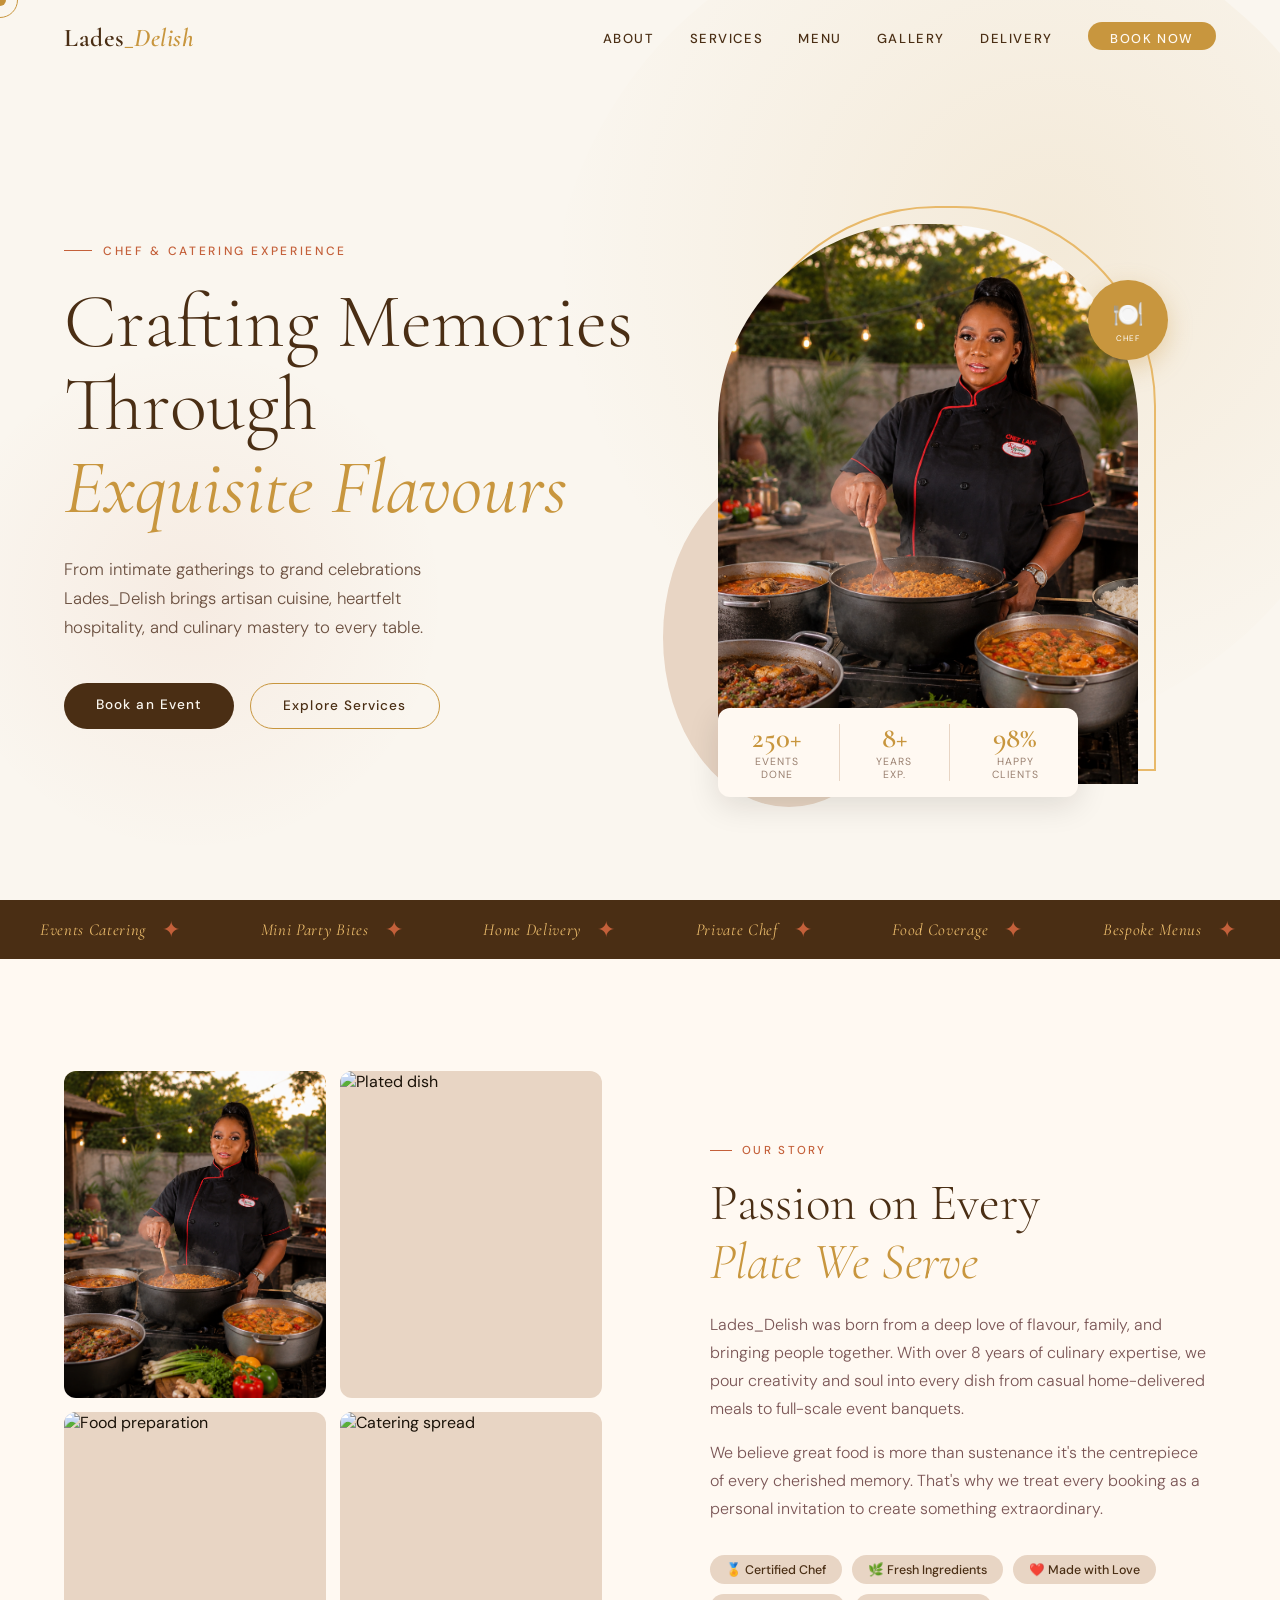
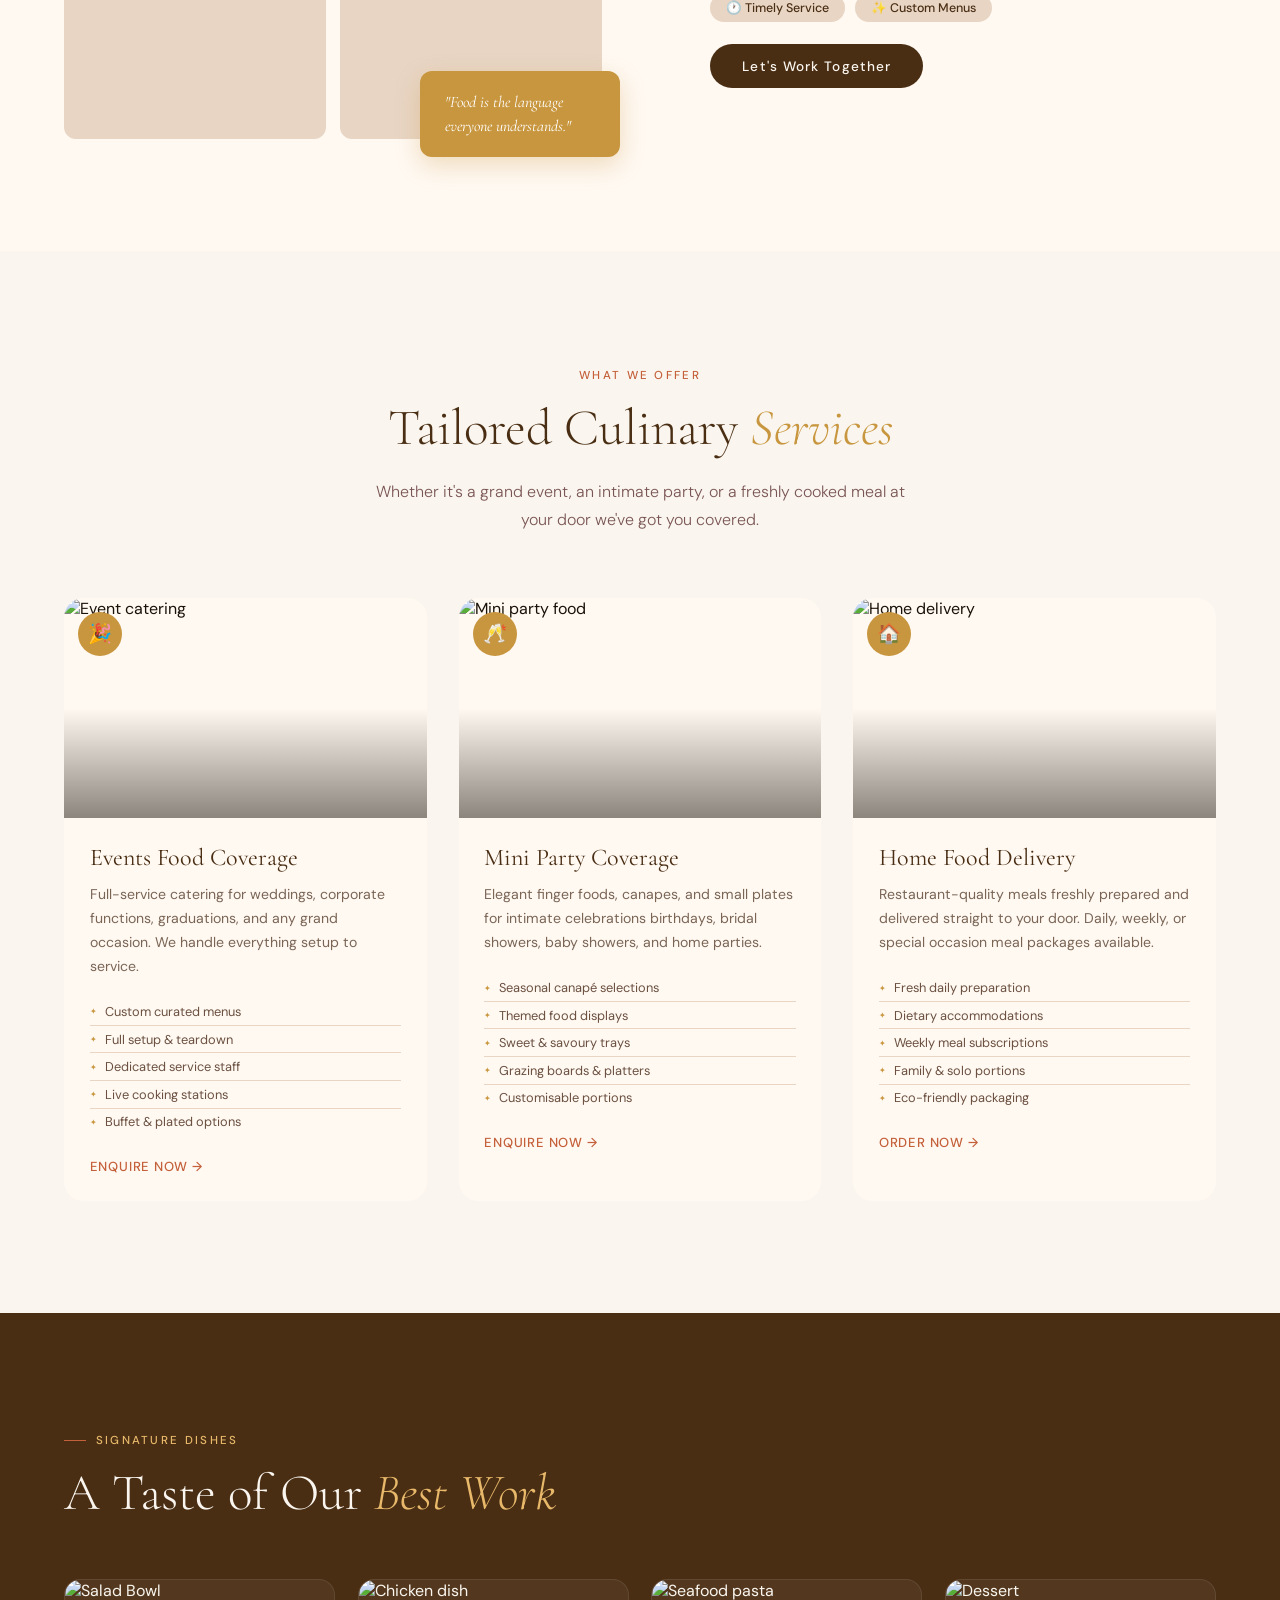
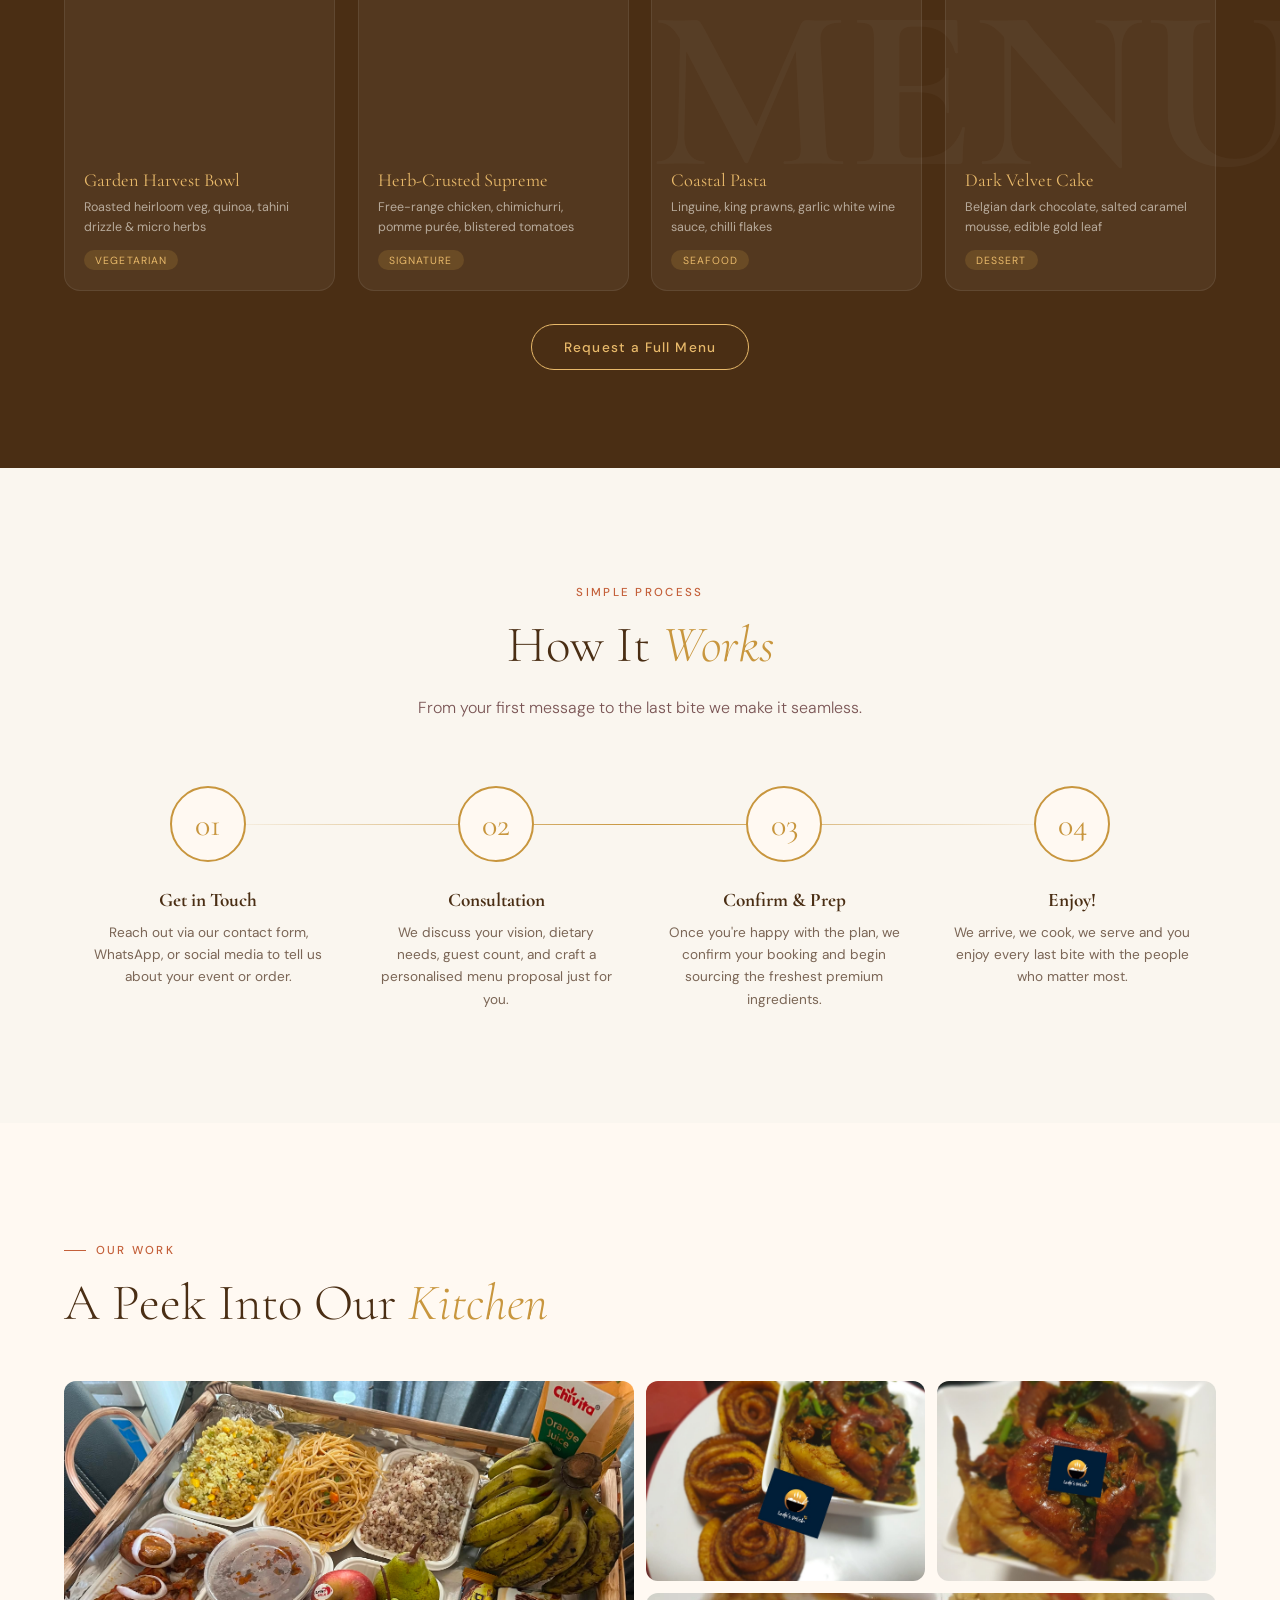
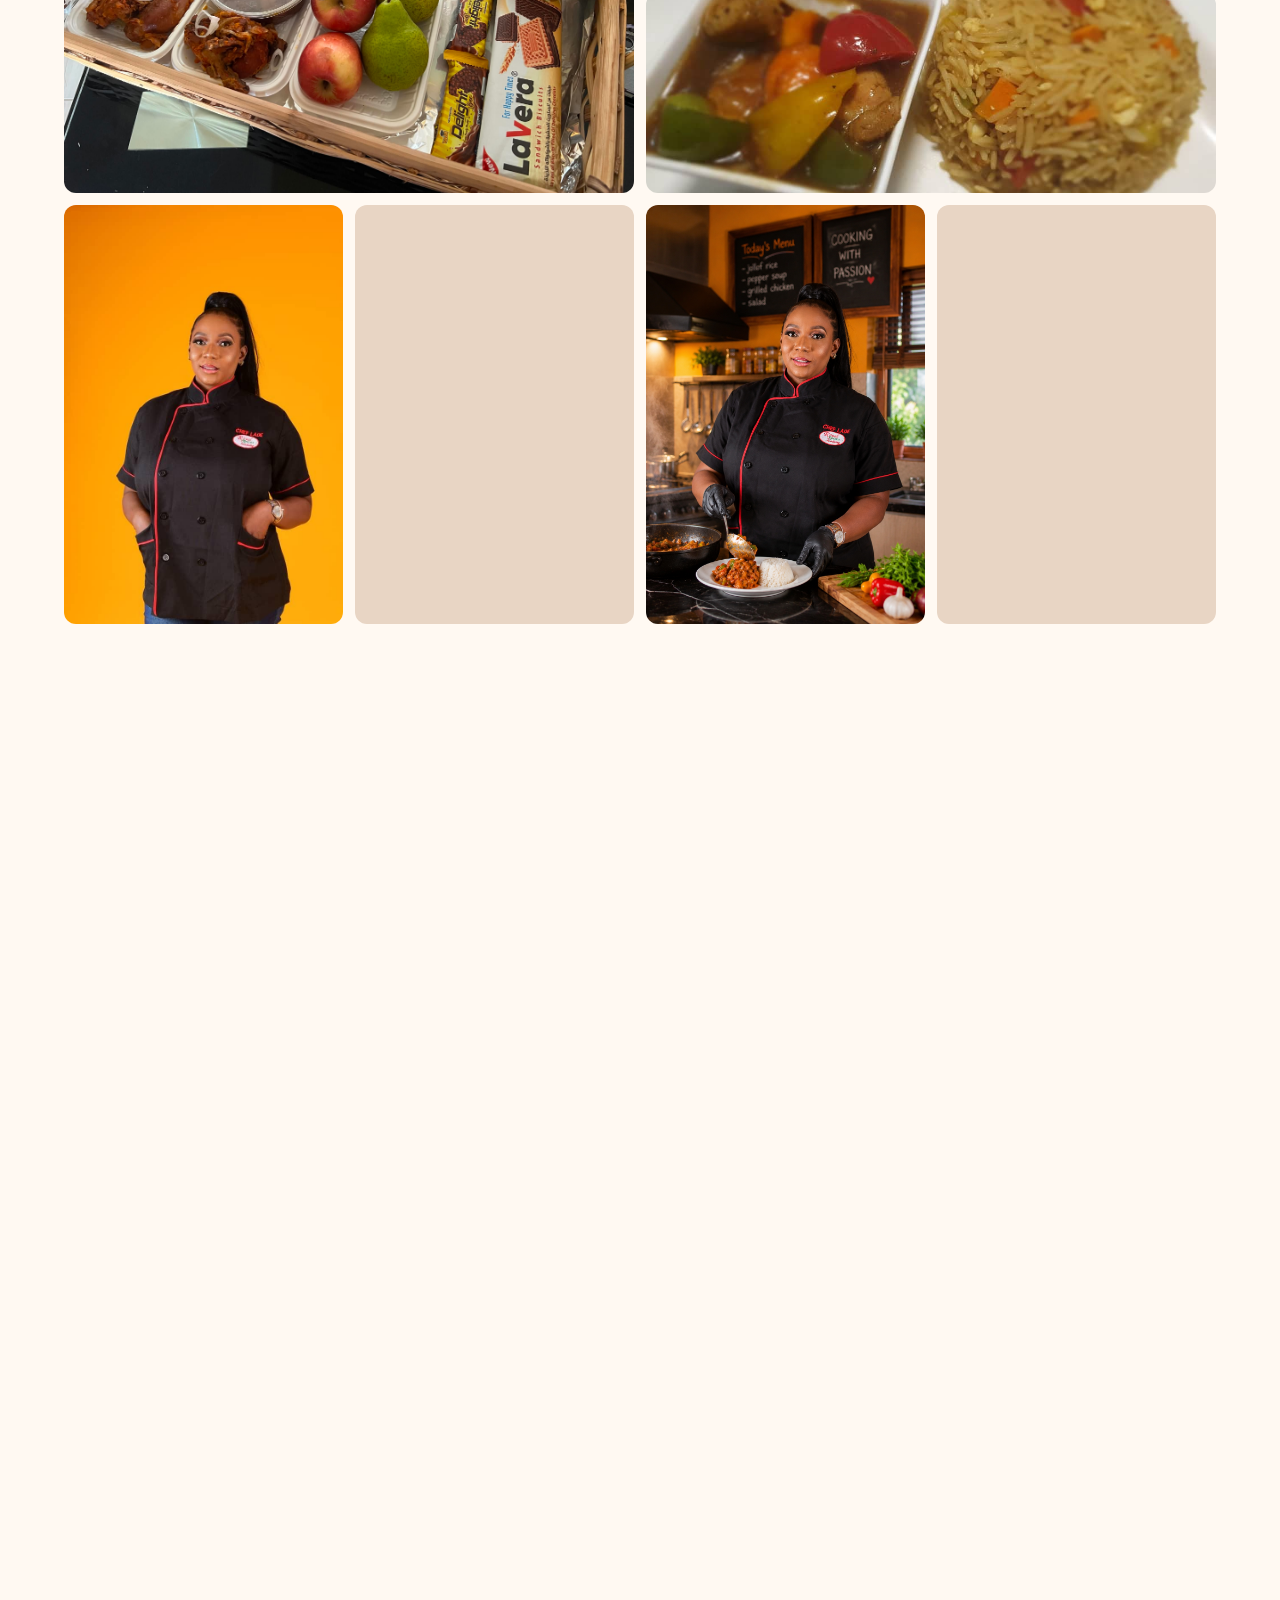
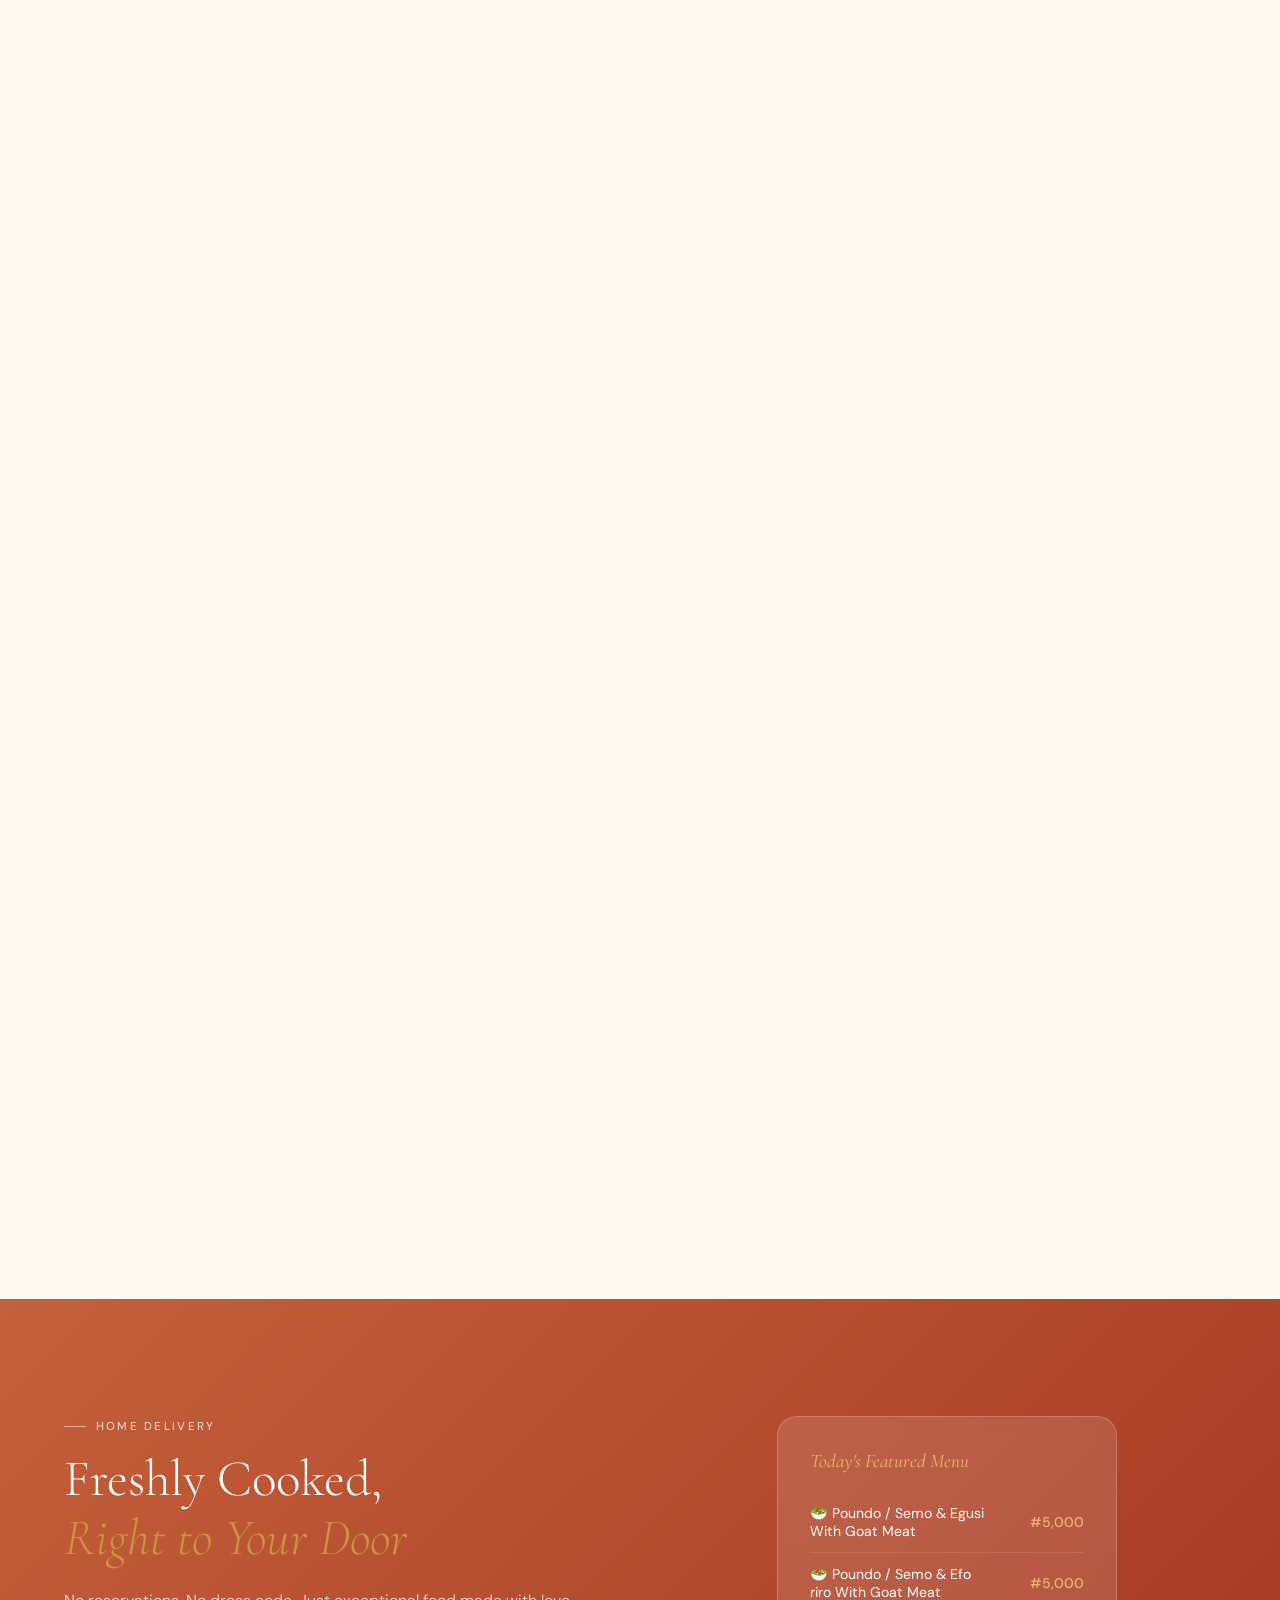
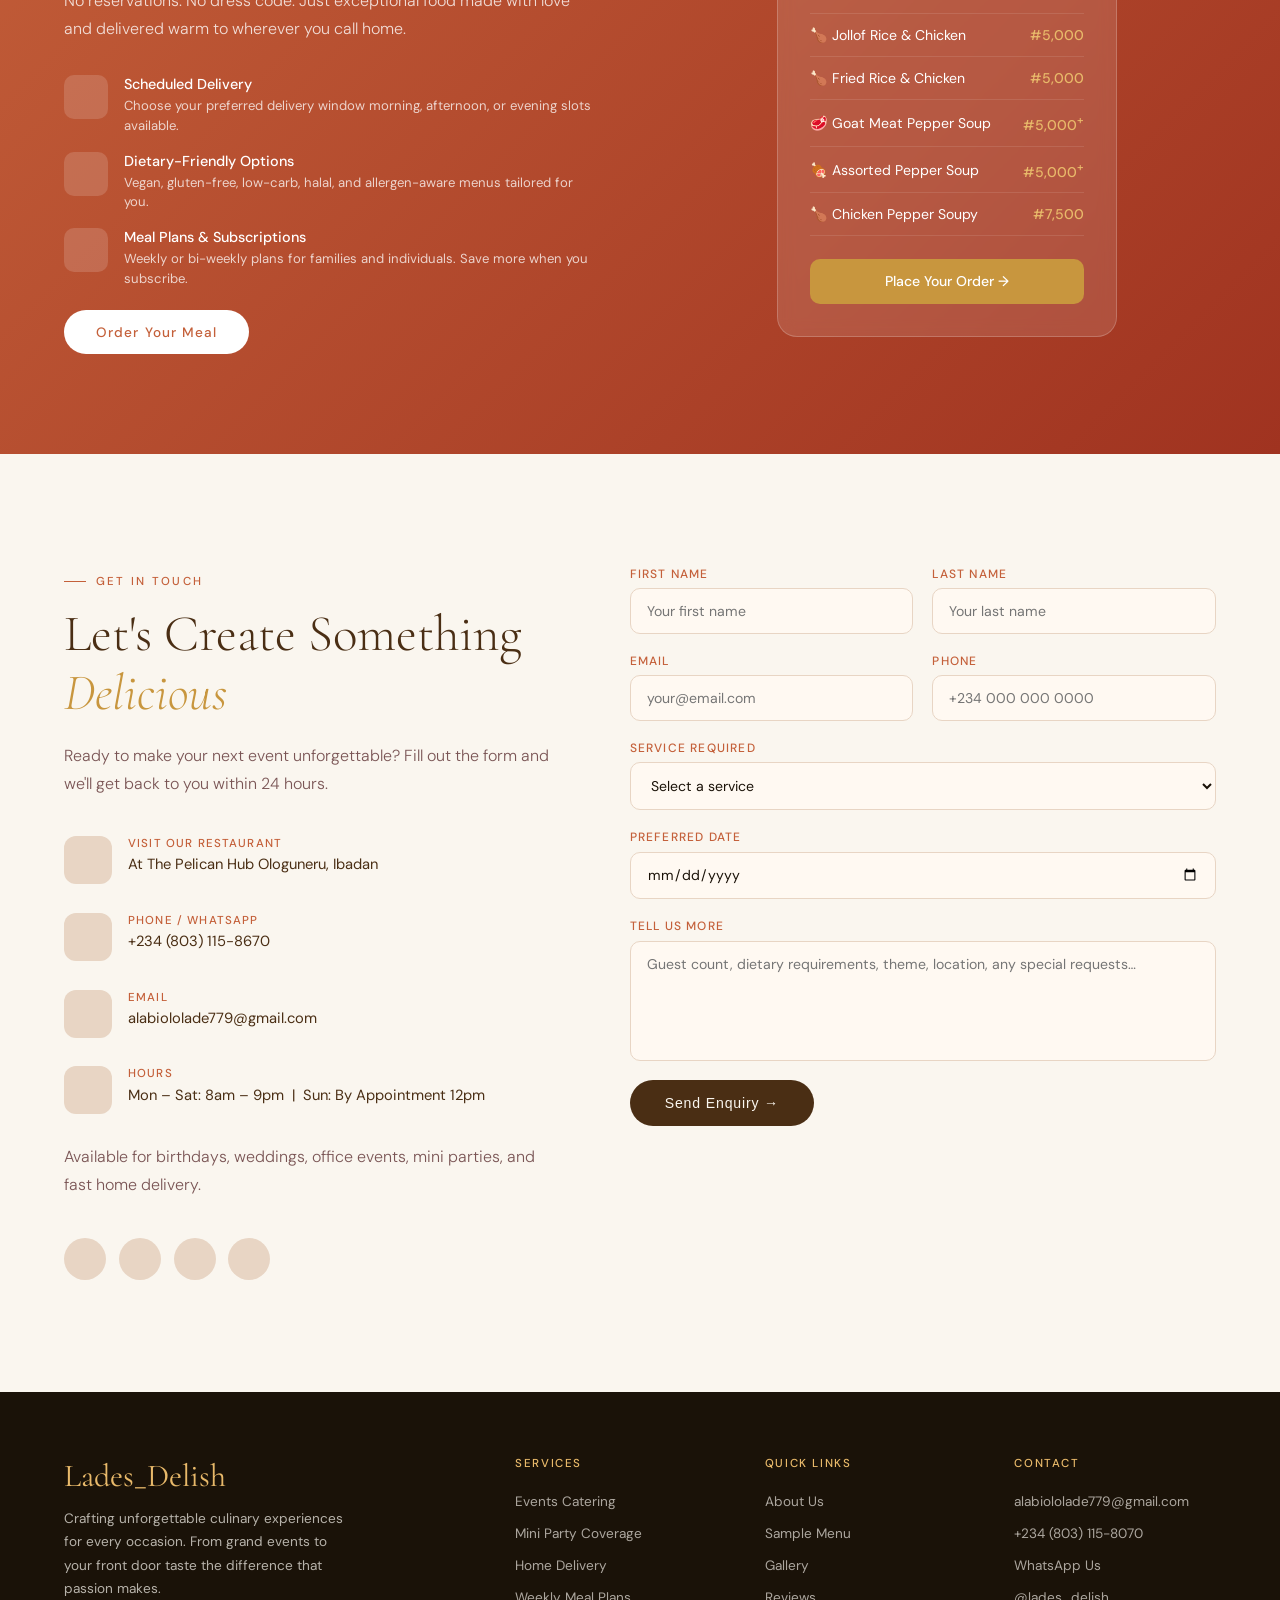
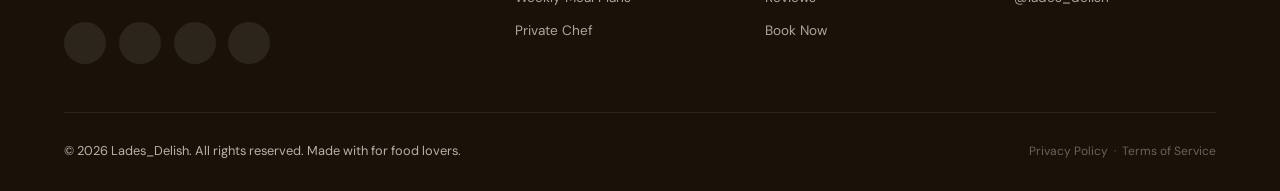
==== commit 87b90806: "added new html file and some images and videos" ====
--- a/index.html
+++ b/index.html
@@ -511,7 +511,7 @@
 			<div class="gallery-grid">
 				<div class="gallery-item reveal">
 					<img
-						src="https://images.unsplash.com/photo-1414235077428-338989a2e8c0?w=800&q=80"
+						src="food 3.jpg"
 						alt="Fine dining spread"
 						loading="lazy" />
 					<div class="gallery-item-overlay">
@@ -530,9 +530,9 @@
 						<div class="gallery-overlay-icon">✦</div>
 					</div>
 				</div>
-				<div class="gallery-item reveal reveal-delay-1">
-					<img
-						src="https://images.unsplash.com/photo-1490645935967-10de6ba17061?w=600&q=80"
+				<div class="gallery-item reveal reveal-delay-2">
+					<img
+						src="food 10.jpg"
 						alt="Grazing board"
 						loading="lazy" />
 					<div class="gallery-item-overlay">
@@ -555,7 +555,7 @@
 						<source src="video 1.mp4" type="video/mp4" />
 					</video>
 				</div>
-				<div class="gallery-item reveal reveal-delay-2">
+				<div class="gallery-item reveal reveal-delay-1">
 					<img
 						src="chef lade 3.png"
 						alt="check cooking"
@@ -574,7 +574,7 @@
 						<source src="video 2.mp4" type="video/mp4" />
 					</video>
 				</div>
-				<div class="gallery-item reveal reveal-delay-2">
+				<div class="gallery-item reveal reveal-delay-1">
 					<img
 						src="chef lade 4.png"
 						alt="chef cooking"
@@ -593,19 +593,111 @@
 						<source src="video 3.mp4" type="video/mp4" />
 					</video>
 				</div>
+				<div class="gallery-item reveal reveal-delay-1">
+					<img
+						src="chef lade 5.png"
+						alt="chef cooking"
+						loading="lazy" />
+					<div class="gallery-item-overlay">
+						<div class="gallery-overlay-icon">✦</div>
+					</div>
+				</div>
 				<div class="gallery-item reveal reveal-delay-2">
-					<img
-						src="chef lade 5.png"
-						alt="chef and staff cooking"
-						loading="lazy" />
-					<div class="gallery-item-overlay">
-						<div class="gallery-overlay-icon">✦</div>
-					</div>
-				</div>
-				<div class="gallery-item reveal reveal-delay-2">
+					<video
+						playinline
+						loop
+						muted
+						class="hover-video"
+						preload="metadata">
+						<source src="video 4.mp4" type="video/mp4" />
+					</video>
+				</div>
+				<div class="gallery-item reveal reveal-delay-1">
 					<img
 						src="chef lade 1.png"
 						alt="chef serving at a party"
+						loading="lazy" />
+					<div class="gallery-item-overlay">
+						<div class="gallery-overlay-icon">✦</div>
+					</div>
+				</div>
+				<div class="gallery-item reveal reveal-delay-2">
+					<video
+						playinline
+						loop
+						muted
+						class="hover-video"
+						preload="metadata">
+						<source src="video 5.mp4" type="video/mp4" />
+					</video>
+				</div>
+				<div class="gallery-item reveal reveal-delay-1">
+					<img
+						src="food 4.jpg"
+						alt="Grazing board"
+						loading="lazy" />
+					<div class="gallery-item-overlay">
+						<div class="gallery-overlay-icon">✦</div>
+					</div>
+				</div>
+				<div class="gallery-item reveal reveal-delay-2">
+					<img
+						src="food 5.jpg"
+						alt="Grazing board"
+						loading="lazy" />
+					<div class="gallery-item-overlay">
+						<div class="gallery-overlay-icon">✦</div>
+					</div>
+				</div>
+				<div class="gallery-item reveal reveal-delay-1">
+					<img
+						src="food 6.jpg"
+						alt="Grazing board"
+						loading="lazy" />
+					<div class="gallery-item-overlay">
+						<div class="gallery-overlay-icon">✦</div>
+					</div>
+				</div>
+				<div class="gallery-item reveal reveal-delay-1">
+					<img
+						src="food 11.jpg"
+						alt="Grazing board"
+						loading="lazy" />
+					<div class="gallery-item-overlay">
+						<div class="gallery-overlay-icon">✦</div>
+					</div>
+				</div>
+				<div class="gallery-item reveal reveal-delay-2">
+					<img
+						src="food 7.jpg"
+						alt="Grazing board"
+						loading="lazy" />
+					<div class="gallery-item-overlay">
+						<div class="gallery-overlay-icon">✦</div>
+					</div>
+				</div>
+				<div class="gallery-item reveal reveal-delay-2">
+					<img
+						src="food 12.jpg"
+						alt="Grazing board"
+						loading="lazy" />
+					<div class="gallery-item-overlay">
+						<div class="gallery-overlay-icon">✦</div>
+					</div>
+				</div>
+				<div class="gallery-item reveal reveal-delay-1">
+					<img
+						src="food 8.jpg"
+						alt="Grazing board"
+						loading="lazy" />
+					<div class="gallery-item-overlay">
+						<div class="gallery-overlay-icon">✦</div>
+					</div>
+				</div>
+				<div class="gallery-item reveal reveal-delay-"2>
+					<img
+						src="food 9.jpg"
+						alt="Grazing board"
 						loading="lazy" />
 					<div class="gallery-item-overlay">
 						<div class="gallery-overlay-icon">✦</div>
